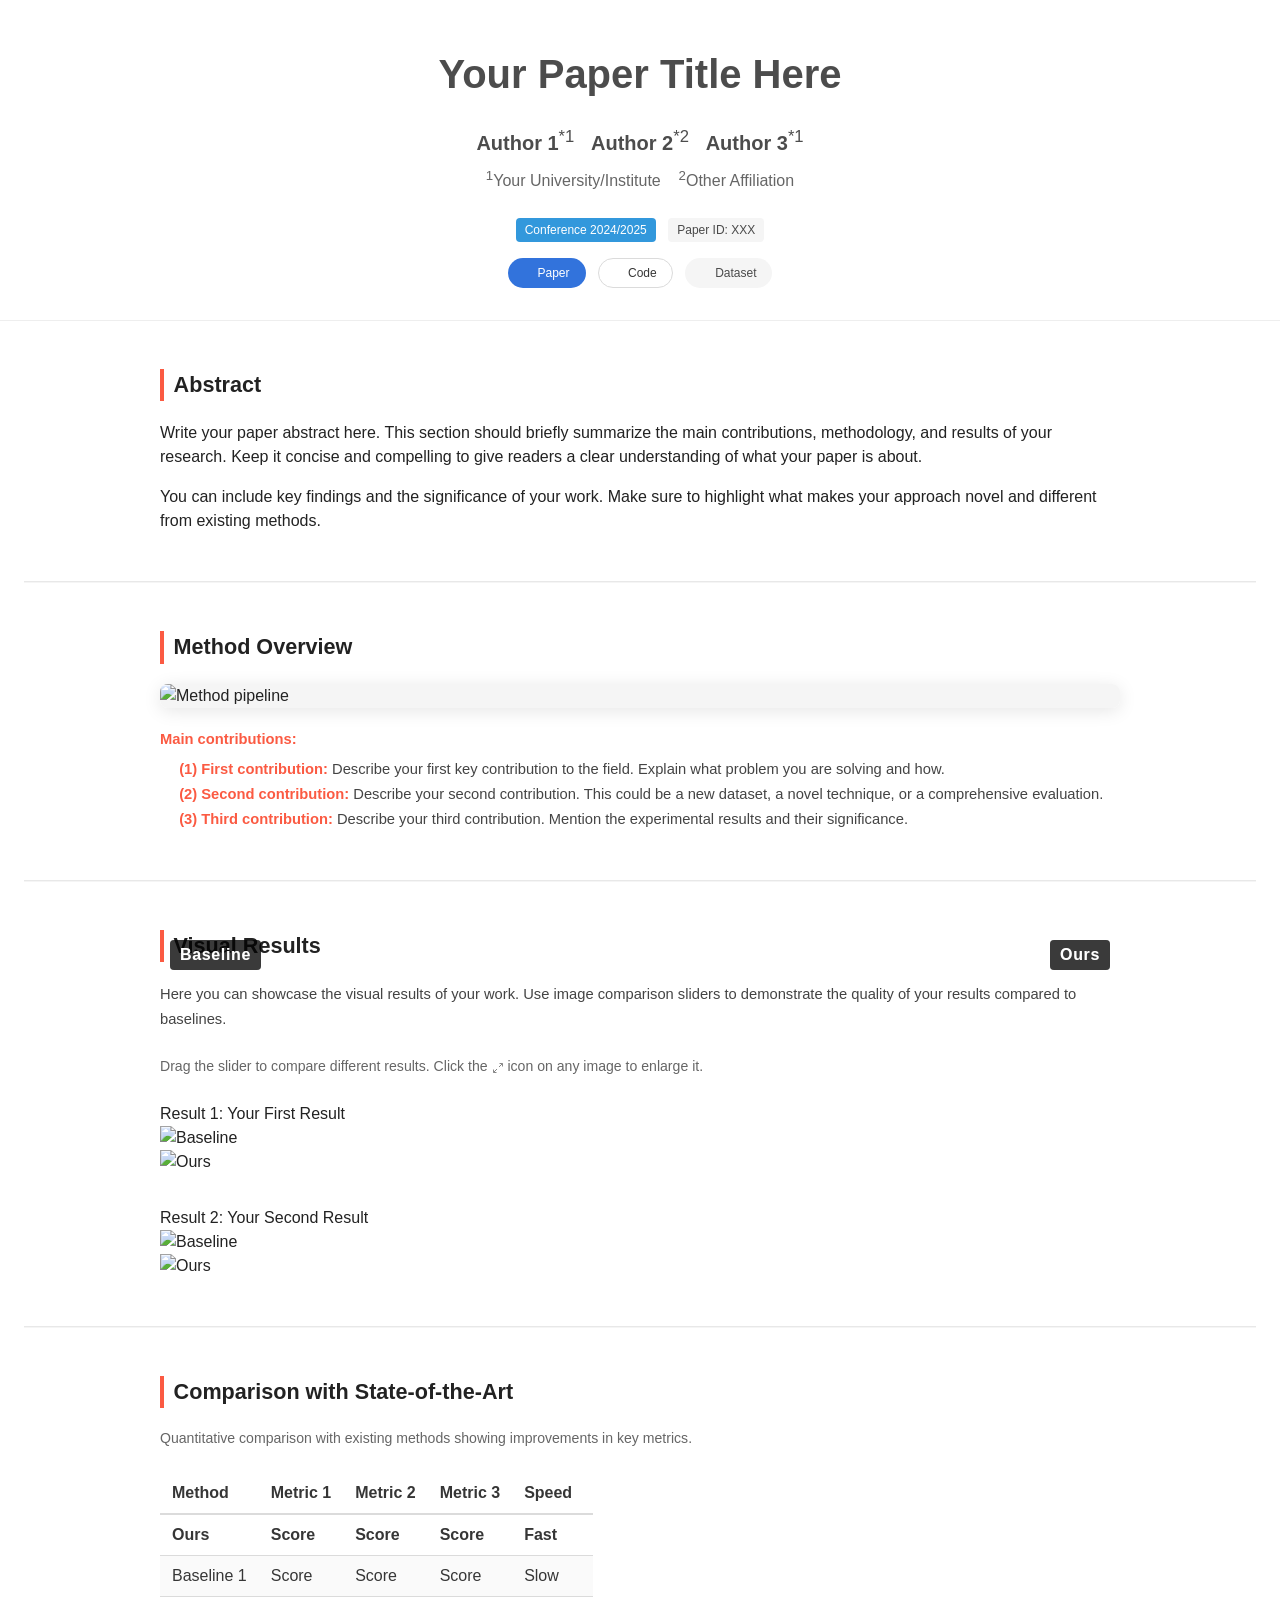
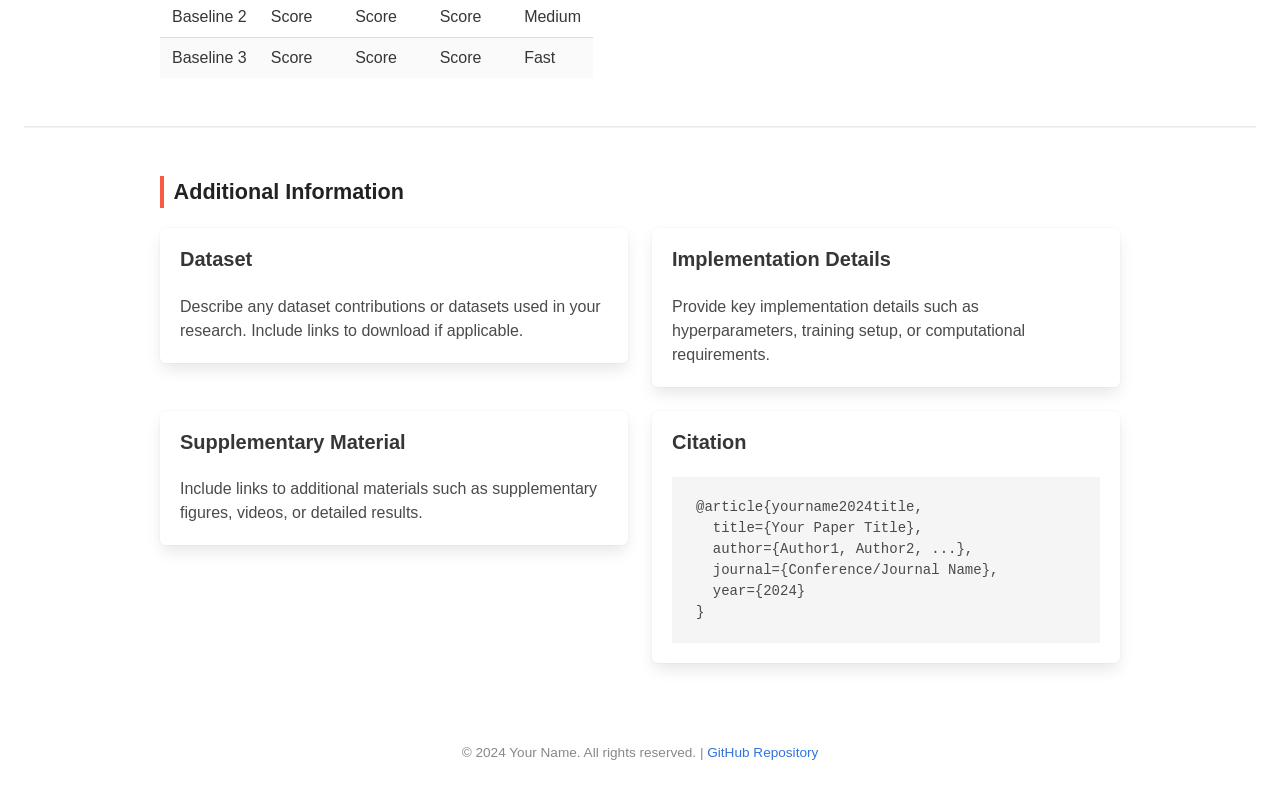
==== projects/HDRFace/index.html @ 96ac9059 "Add files via upload" ====
<!DOCTYPE html>
<html>

<head>
  <meta charset="utf-8">
  <meta name="viewport" content="width=device-width, initial-scale=1">
  <title>Paper Title - Your Name</title>

  <link rel="stylesheet" href="css/bulma.min.css">
  <link rel="stylesheet" href="css/fontawesome.all.min.css">
  <link rel="stylesheet" href="https://cdn.jsdelivr.net/npm/img-comparison-slider@8/dist/styles.css">
  <link rel="stylesheet" href="css/paper.css">
</head>

<body>

  <!-- Lightbox overlay (shared) -->
  <div id="lightbox" onclick="closeLightbox()">
    <button id="lightboxClose" onclick="closeLightbox()">✕</button>
    <img id="lightboxImg" src="" alt="Enlarged view">
  </div>

  <!-- ══════════════ TITLE ══════════════ -->
  <section class="hero is-light">
    <div class="hero-body">
      <div class="container is-max-desktop">
        <div class="columns is-centered">
          <div class="column has-text-centered">
            <h1 class="title is-2 publication-title">
              Your Paper Title Here
            </h1>
            <div class="is-size-5 publication-authors" style="margin-top:1rem">
              <span class="author-block">
                <strong>Author 1</strong><sup>*1</sup> &nbsp;
                <strong>Author 2</strong><sup>*2</sup> &nbsp;
                <strong>Author 3</strong><sup>*1</sup>
              </span>
            </div>
            <div class="is-size-6 publication-affiliations" style="margin-top:0.5rem; color:#666;">
              <span><sup>1</sup>Your University/Institute</span> &nbsp;&nbsp;
              <span><sup>2</sup>Other Affiliation</span>
            </div>
            <div style="margin-top:1.5rem">
              <span class="tag is-info">Conference 2024/2025</span>
              <span class="tag is-light" style="margin-left:0.5rem">Paper ID: XXX</span>
            </div>
            <div class="paper-links" style="margin-top:1rem">
              <a href="#" class="button is-rounded is-link is-small">
                <span class="icon"><i class="fas fa-file-pdf"></i></span>
                <span>Paper</span>
              </a>
              <a href="#" class="button is-rounded is-small" style="margin-left:0.5rem">
                <span class="icon"><i class="fab fa-github"></i></span>
                <span>Code</span>
              </a>
              <a href="#" class="button is-rounded is-light is-small" style="margin-left:0.5rem">
                <span class="icon"><i class="fas fa-database"></i></span>
                <span>Dataset</span>
              </a>
            </div>
          </div>
        </div>
      </div>
    </div>
  </section>

  <!-- ══════════════ §1 · ABSTRACT ══════════════ -->
  <section class="section">
    <div class="container is-max-desktop">
      <p class="section-label">Abstract</p>
      
      <div class="content">
        <p>
          Write your paper abstract here. This section should briefly summarize the main contributions, 
          methodology, and results of your research. Keep it concise and compelling to give readers 
          a clear understanding of what your paper is about.
        </p>
        <p>
          You can include key findings and the significance of your work. Make sure to highlight 
          what makes your approach novel and different from existing methods.
        </p>
      </div>
    </div>
  </section>

  <hr class="section-divider">

  <!-- ══════════════ §2 · METHOD OVERVIEW ══════════════ -->
  <section class="section">
    <div class="container is-max-desktop">
      <p class="section-label">Method Overview</p>

      <div class="overview-img-wrap">
        <img src="images/placeholder-method.png" alt="Method pipeline" style="background:#f5f5f5;">
      </div>

      <p class="overview-caption" style="margin-bottom:5px;">
        <strong>Main contributions:</strong>
      </p>
      <p class="overview-caption" style="padding-left:3em; text-indent:-1.7em;">
        <strong>(1) First contribution:</strong> Describe your first key contribution to the field. 
        Explain what problem you are solving and how.
      </p>

      <p class="overview-caption" style="padding-left:3em; text-indent:-1.7em;">
        <strong>(2) Second contribution:</strong> Describe your second contribution. 
        This could be a new dataset, a novel technique, or a comprehensive evaluation.
      </p>

      <p class="overview-caption" style="padding-left:3em; text-indent:-1.7em;">
        <strong>(3) Third contribution:</strong> Describe your third contribution. 
        Mention the experimental results and their significance.
      </p>
    </div>
  </section>

  <hr class="section-divider">

  <!-- ══════════════ §3 · VISUAL RESULTS ══════════════ -->
  <section class="section">
    <div class="container is-max-desktop">
      <p class="section-label">Visual Results</p>
      <p class="overview-caption" style="margin-bottom:1.5rem;">
        Here you can showcase the visual results of your work. Use image comparison sliders to 
        demonstrate the quality of your results compared to baselines.
      </p>

      <p style="color:#666;font-size:.88rem;margin-bottom:1.5rem;">
        Drag the slider to compare different results. Click the 
        <svg style="width:12px;height:12px;vertical-align:middle;stroke:#888;fill:none;stroke-width:2;"
          viewBox="0 0 24 24">
          <path d="M15 3h6v6M9 21H3v-6M21 3l-7 7M3 21l7-7" />
        </svg>
        icon on any image to enlarge it.
      </p>

      <!-- Example Result Card -->
      <div class="result-card" style="margin-bottom:2rem;">
        <div class="result-header">Result 1: Your First Result</div>
        <div class="comparison-slider-wrap">
          <span class="sol sol-left">Baseline</span>
          <span class="sol sol-right">Ours</span>
          <img-comparison-slider>
            <figure slot="first" style="margin:0;">
              <img src="images/placeholder-result.png" alt="Baseline">
            </figure>
            <figure slot="second" style="margin:0;">
              <img src="images/placeholder-result.png" alt="Ours">
            </figure>
          </img-comparison-slider>
        </div>
      </div>

      <!-- You can add more result cards here -->
      <div class="result-card">
        <div class="result-header">Result 2: Your Second Result</div>
        <div class="comparison-slider-wrap">
          <span class="sol sol-left">Baseline</span>
          <span class="sol sol-right">Ours</span>
          <img-comparison-slider>
            <figure slot="first" style="margin:0;">
              <img src="images/placeholder-result.png" alt="Baseline">
            </figure>
            <figure slot="second" style="margin:0;">
              <img src="images/placeholder-result.png" alt="Ours">
            </figure>
          </img-comparison-slider>
        </div>
      </div>

    </div>
  </section>

  <hr class="section-divider">

  <!-- ══════════════ §4 · COMPARISON WITH SOTA ══════════════ -->
  <section class="section">
    <div class="container is-max-desktop">
      <p class="section-label">Comparison with State-of-the-Art</p>
      <p style="color:#666;font-size:.88rem;margin-bottom:1.5rem;">
        Quantitative comparison with existing methods showing improvements in key metrics.
      </p>

      <div class="table-wrapper">
        <table class="table is-striped is-hoverable">
          <thead>
            <tr>
              <th>Method</th>
              <th>Metric 1</th>
              <th>Metric 2</th>
              <th>Metric 3</th>
              <th>Speed</th>
            </tr>
          </thead>
          <tbody>
            <tr>
              <td><strong>Ours</strong></td>
              <td><strong>Score</strong></td>
              <td><strong>Score</strong></td>
              <td><strong>Score</strong></td>
              <td><strong>Fast</strong></td>
            </tr>
            <tr>
              <td>Baseline 1</td>
              <td>Score</td>
              <td>Score</td>
              <td>Score</td>
              <td>Slow</td>
            </tr>
            <tr>
              <td>Baseline 2</td>
              <td>Score</td>
              <td>Score</td>
              <td>Score</td>
              <td>Medium</td>
            </tr>
            <tr>
              <td>Baseline 3</td>
              <td>Score</td>
              <td>Score</td>
              <td>Score</td>
              <td>Fast</td>
            </tr>
          </tbody>
        </table>
      </div>
    </div>
  </section>

  <hr class="section-divider">

  <!-- ══════════════ §5 · ADDITIONAL INFORMATION ══════════════ -->
  <section class="section">
    <div class="container is-max-desktop">
      <p class="section-label">Additional Information</p>

      <div class="columns is-multiline">
        <div class="column is-half">
          <div class="box">
            <h3 class="title is-5">Dataset</h3>
            <p class="content">
              Describe any dataset contributions or datasets used in your research. 
              Include links to download if applicable.
            </p>
          </div>
        </div>

        <div class="column is-half">
          <div class="box">
            <h3 class="title is-5">Implementation Details</h3>
            <p class="content">
              Provide key implementation details such as hyperparameters, training setup, 
              or computational requirements.
            </p>
          </div>
        </div>

        <div class="column is-half">
          <div class="box">
            <h3 class="title is-5">Supplementary Material</h3>
            <p class="content">
              Include links to additional materials such as supplementary figures, 
              videos, or detailed results.
            </p>
          </div>
        </div>

        <div class="column is-half">
          <div class="box">
            <h3 class="title is-5">Citation</h3>
            <p class="content">
              <pre>@article{yourname2024title,
  title={Your Paper Title},
  author={Author1, Author2, ...},
  journal={Conference/Journal Name},
  year={2024}
}</pre>
            </p>
          </div>
        </div>
      </div>
    </div>
  </section>

  <!-- ══════════════ FOOTER ══════════════ -->
  <footer class="footer">
    <div class="content has-text-centered">
      <p>
        &copy; 2024 Your Name. All rights reserved. | 
        <a href="https://github.com/zirui0625/zirui0625.github.io">GitHub Repository</a>
      </p>
    </div>
  </footer>

  <script src="https://cdn.jsdelivr.net/npm/img-comparison-slider@8/dist/index.js"></script>
  <script src="js/paper.js"></script>
</body>

</html>
---- projects/HDRFace/css/paper.css ----
/* ══════════════════════════════════════════
   Global
══════════════════════════════════════════ */
body {
  font-family: 'Noto Sans', sans-serif;
  background: #ffffff;
  color: #222;
  min-width: 1000px;
}

.section { padding: 3rem 1.5rem; }

.hero.is-light {
  background: #fff;
  border-bottom: 1px solid #eee;
}

.publication-title { line-height: 1.3; }

.section-label {
  font-size: 1.35rem;
  font-weight: 700;
  margin-bottom: 1.25rem;
  padding-left: 0.6rem;
  border-left: 4px solid #fb5a42;
  color: #222;
}

.section-divider {
  border: none;
  border-top: 1px solid #e8e8e8;
  margin: 0 1.5rem;
}

.footer {
  background: #fff;
  padding: 2rem 1.5rem;
  font-size: .85rem;
  color: #888;
  text-align: center;
}

/* Shared overlay labels */
.sol {
  position: absolute;
  top: 10px;
  z-index: 10;
  padding: 3px 10px;
  background: rgba(0, 0, 0, .52);
  color: #fff;
  font-size: 1rem;
  font-weight: 700;
  border-radius: 4px;
  letter-spacing: .04em;
  pointer-events: none;
  white-space: nowrap;
}

.sol-left { left: 10px; }
.sol-right { right: 10px; }

/* img-comparison-slider resets */
img-comparison-slider {
  --divider-width: 3px;
  --divider-color: #fb5a42;
  --handle-opacity: 0.92;
  display: block;
  width: 100%;
}

img-comparison-slider img {
  width: 100%;
  display: block;
}

/* ══════════════════════════════════════════
   Lightbox (shared)
══════════════════════════════════════════ */
#lightbox {
  display: none;
  position: fixed;
  inset: 0;
  z-index: 2000;
  background: rgba(0, 0, 0, .88);
  align-items: center;
  justify-content: center;
  cursor: zoom-out;
}

#lightbox.open { display: flex; }

#lightboxImg {
  max-width: 88vw;
  max-height: 88vh;
  border-radius: 8px;
  box-shadow: 0 8px 40px rgba(0, 0, 0, .5);
  pointer-events: none;
}

#lightboxClose {
  position: fixed;
  top: 18px;
  right: 22px;
  background: rgba(255, 255, 255, .15);
  border: none;
  color: #fff;
  font-size: 1.5rem;
  line-height: 1;
  padding: 4px 10px;
  border-radius: 6px;
  cursor: pointer;
  transition: background .15s;
}

#lightboxClose:hover { background: rgba(255, 255, 255, .28); }

/* Zoom button that appears on hover over a thumbnail */
.thumb-zoom-btn {
  position: absolute;
  top: 5px;
  right: 5px;
  z-index: 6;
  width: 24px;
  height: 24px;
  border-radius: 50%;
  background: rgba(0, 0, 0, .5);
  border: none;
  cursor: pointer;
  display: flex;
  align-items: center;
  justify-content: center;
  opacity: 0;
  transition: opacity .18s;
  padding: 0;
}

.thumb-zoom-btn svg {
  width: 13px;
  height: 13px;
  stroke: #fff;
  fill: none;
  stroke-width: 2;
}

/* Show on parent hover */
.group-thumb:hover .thumb-zoom-btn,
.sota-pair-thumb:hover .thumb-zoom-btn,
.results-col-item:hover .thumb-zoom-btn {
  opacity: 1;
}

/* ══════════════════════════════════════════
   §1  Method Overview
══════════════════════════════════════════ */
.overview-img-wrap {
  width: 100%;
  border-radius: 8px;
  overflow: hidden;
  box-shadow: 0 3px 18px rgba(0, 0, 0, .1);
  margin-bottom: 1.2rem;
}

.overview-img-wrap img {
  width: 100%;
  display: block;
}

.overview-caption {
  font-size: .92rem;
  color: #444;
  line-height: 1.7;
}

.overview-caption strong { color: #fb5a42; }

/* ══════════════════════════════════════════
   §2 & SOTA Shared carousel / compare-group
══════════════════════════════════════════ */
.carousel-2k {
  position: relative;
  user-select: none;
}

.carousel-track-wrap {
  overflow: hidden;
  border-radius: 10px;
}

.carousel-track {
  display: flex;
  transition: transform .45s cubic-bezier(.4, 0, .2, 1);
}

.carousel-slide {
  min-width: 100%;
  display: grid;
  grid-template-columns: 1fr 1fr;
  gap: 16px;
  box-sizing: border-box;
}

.compare-group {
  display: flex;
  flex-direction: column;
  gap: 8px;
  background: #fff;
  border-radius: 8px;
  padding: 10px;
  box-shadow: 0 2px 12px rgba(0, 0, 0, .08);
}

.group-thumbs {
  display: grid;
  grid-template-columns: 1fr 1fr;
  gap: 8px;
}

.group-thumb {
  position: relative;
  border-radius: 5px;
  overflow: hidden;
  aspect-ratio: 1/1;
  border: 2px solid #e8e8e8;
}

.group-thumb img {
  width: 100%;
  height: 100%;
  object-fit: cover;
  display: block;
}

.group-thumb-label {
  position: absolute;
  bottom: 0;
  left: 0;
  right: 0;
  background: rgba(0, 0, 0, .5);
  color: #fff;
  font-size: .68rem;
  font-weight: 700;
  text-align: center;
  padding: 3px 0;
  letter-spacing: .05em;
}

.group-main-slider {
  position: relative;
  border-radius: 6px;
  overflow: hidden;
  aspect-ratio: 1/1;
}

.group-main-slider img-comparison-slider {
  width: 100%;
  height: 100%;
}

.group-main-slider img-comparison-slider img {
  width: 100%;
  height: 100%;
  object-fit: cover;
}

.carousel-btn {
  position: absolute;
  top: 50%;
  transform: translateY(-50%);
  width: 44px;
  height: 44px;
  border-radius: 50%;
  background: rgba(255, 255, 255, .92);
  border: none;
  box-shadow: 0 2px 10px rgba(0, 0, 0, .18);
  cursor: pointer;
  display: flex;
  align-items: center;
  justify-content: center;
  z-index: 20;
  transition: background .18s, box-shadow .18s;
}

.carousel-btn:hover {
  background: #fff;
  box-shadow: 0 4px 16px rgba(0, 0, 0, .22);
}

.carousel-btn:disabled {
  opacity: .3;
  cursor: default;
}

.carousel-btn svg {
  width: 20px;
  height: 20px;
  stroke: #333;
  stroke-width: 2.5;
  fill: none;
}

.carousel-btn.prev { left: -22px; }
.carousel-btn.next { right: -22px; }

.carousel-dots {
  display: flex;
  justify-content: center;
  gap: 8px;
  margin-top: 14px;
}

.carousel-dot {
  width: 8px;
  height: 8px;
  border-radius: 50%;
  background: #ccc;
  border: none;
  cursor: pointer;
  padding: 0;
  transition: background .2s, transform .2s;
}

.carousel-dot.active {
  background: #fb5a42;
  transform: scale(1.3);
}

/* ══════════════════════════════════════════
   §3  SOTA Comparison
══════════════════════════════════════════ */
.sota-pair-row {
  display: flex;
  gap: 10px;
  overflow-x: auto;
  padding-bottom: 10px;
  margin-bottom: 18px;
  scrollbar-width: thin;
  scrollbar-color: #ddd transparent;
}

.sota-pair-row::-webkit-scrollbar { height: 4px; }

.sota-pair-row::-webkit-scrollbar-thumb {
  background: #ddd;
  border-radius: 2px;
}

.sota-pair-item {
  flex: 0 0 auto;
  cursor: pointer;
  border-radius: 7px;
  border: 2.5px solid #e0e0e0;
  padding: 5px;
  background: #fff;
  box-shadow: 0 1px 5px rgba(0, 0, 0, .06);
  transition: border-color .2s, opacity .2s, box-shadow .18s;
  opacity: 0.42;
}

.sota-pair-item:hover {
  opacity: 0.72;
  box-shadow: 0 2px 10px rgba(0, 0, 0, .12);
}

.sota-pair-item.active {
  border-color: #fb5a42;
  opacity: 1;
  box-shadow: 0 2px 10px rgba(251, 90, 66, .2);
}

.sota-pair-imgs {
  display: grid;
  grid-template-columns: 1fr 1fr;
  gap: 4px;
}

.sota-pair-thumb { position: relative; }

.sota-pair-thumb img {
  width: 130px;
  height: 130px;
  object-fit: cover;
  display: block;
  border-radius: 4px;
}

.sota-pair-thumb-label {
  position: absolute;
  bottom: 0;
  left: 0;
  right: 0;
  background: rgba(0, 0, 0, .52);
  color: #fff;
  font-size: .6rem;
  font-weight: 700;
  text-align: center;
  padding: 2px 0;
  border-radius: 0 0 4px 4px;
  letter-spacing: .05em;
}

.sota-pair-name {
  text-align: center;
  font-size: .7rem;
  font-weight: 600;
  color: #666;
  margin-top: 4px;
}

.sota-body {
  display: flex;
  gap: 14px;
  align-items: stretch;
}

.sota-slider-wrap {
  flex: 1;
  position: relative;
  border-radius: 8px;
  overflow: hidden;
  box-shadow: 0 3px 16px rgba(0, 0, 0, .1);
}

.sota-slider-wrap img-comparison-slider {
  width: 100%;
  height: 100%;
}

.sota-slider-wrap img-comparison-slider img {
  width: 100%;
  height: 100%;
  object-fit: cover;
  display: block;
}

.sota-method-grid {
  flex: 0 0 312px;
  display: grid;
  grid-template-columns: 1fr 1fr;
  gap: 8px;
  align-content: start;
}

.sota-method-item {
  cursor: pointer;
  border-radius: 6px;
  overflow: hidden;
  border: 2.5px solid transparent;
  background: #fff;
  box-shadow: 0 1px 6px rgba(0, 0, 0, .08);
  transition: border-color .18s, transform .14s, box-shadow .14s;
  position: relative;
}

.sota-method-item:hover {
  transform: scale(1.04);
  box-shadow: 0 3px 12px rgba(0, 0, 0, .14);
}

.sota-method-item.active {
  border-color: #fb5a42;
  box-shadow: 0 2px 10px rgba(251, 90, 66, .3);
}

.sota-method-item img {
  width: 100%;
  aspect-ratio: 1/1;
  object-fit: cover;
  display: block;
}

.sota-method-label {
  position: absolute;
  bottom: 0;
  left: 0;
  right: 0;
  background: rgba(0, 0, 0, .55);
  color: #fff;
  font-size: .66rem;
  font-weight: 700;
  text-align: center;
  padding: 3px 0;
  letter-spacing: .04em;
}

/* ══════════════════════════════════════════
   §4  More Visual Results — Cartesian selector
══════════════════════════════════════════ */
.results-body {
  display: flex;
  gap: 10px;
  align-items: stretch;
}

/* ── Selector columns (Source / Ref) ── */
.results-col {
  flex: 0 0 auto;
  display: flex;
  flex-direction: column;
  gap: 6px;
}

.results-col-header {
  text-align: center;
  font-size: .72rem;
  font-weight: 700;
  color: #888;
  letter-spacing: .07em;
  padding-bottom: 3px;
  border-bottom: 2px solid #eee;
  margin-bottom: 2px;
}

.results-col-item {
  position: relative;
  width: 150px;
  height: 150px;
  border-radius: 6px;
  overflow: hidden;
  border: 2.5px solid #e0e0e0;
  cursor: pointer;
  box-shadow: 0 1px 5px rgba(0, 0, 0, .07);
  transition: border-color .18s, box-shadow .16s, opacity .16s;
  opacity: .65;
}

.results-col-item img {
  width: 100%;
  height: 100%;
  object-fit: cover;
  display: block;
}

.results-col-item:hover {
  opacity: .85;
  box-shadow: 0 2px 10px rgba(0, 0, 0, .13);
}

.results-col-item.active {
  border-color: #fb5a42;
  box-shadow: 0 2px 10px rgba(251, 90, 66, .32);
  opacity: 1;
}

/* active-indicator dot */
.results-col-item.active::after {
  content: '';
  position: absolute;
  bottom: 5px;
  right: 5px;
  width: 8px;
  height: 8px;
  border-radius: 50%;
  background: #fb5a42;
  box-shadow: 0 0 0 2px #fff;
}

#resultsRefCol .results-col-item.active {
  border-color: #3273dc;
  box-shadow: 0 2px 10px rgba(50, 115, 220, .32);
}

#resultsRefCol .results-col-item.active::after {
  background: #3273dc;
}

/* ── Right slider ── */
.results-slider-wrap {
  flex: 1;
  position: relative;
  border-radius: 8px;
  overflow: hidden;
  box-shadow: 0 3px 16px rgba(0, 0, 0, .1);
  aspect-ratio: 1/1;
}

.results-slider-wrap img-comparison-slider {
  width: 100%;
  height: 100%;
}

.results-slider-wrap img-comparison-slider img {
  width: 100%;
  height: 100%;
  object-fit: cover;
  display: block;
}

/* ── "No result" overlay for missing combos ── */
.results-no-result {
  display: none;
  position: absolute;
  inset: 0;
  z-index: 30;
  background: rgba(250, 250, 250, .88);
  align-items: center;
  justify-content: center;
  flex-direction: column;
  gap: 8px;
  border-radius: 8px;
}

.results-no-result.show { display: flex; }

.results-no-result span {
  font-size: .85rem;
  color: #aaa;
  font-weight: 600;
  letter-spacing: .04em;
}

/* ══════════════════════════════════════════
   §5  MF2K Dataset Grid + Magnifier
══════════════════════════════════════════ */
.dataset-hero-wrap {
  width: 100%;
  border-radius: 8px;
  overflow: hidden;
  box-shadow: 0 3px 16px rgba(0, 0, 0, .1);
  margin-bottom: 1.25rem;
}

.dataset-hero-wrap img {
  width: 100%;
  display: block;
}

.dataset-grid {
  display: grid;
  grid-template-columns: repeat(auto-fill, minmax(220px, 1fr));
  gap: 1rem;
}

.magnifier-wrap {
  position: relative;
  overflow: visible;
  border-radius: 6px;
  cursor: crosshair;
  box-shadow: 0 2px 10px rgba(0, 0, 0, .1);
  aspect-ratio: 1/1;
}

.magnifier-img-clip {
  border-radius: 6px;
  overflow: hidden;
  width: 100%;
  height: 100%;
  position: relative;
}

.magnifier-wrap img {
  width: 100%;
  height: 100%;
  object-fit: cover;
  display: block;
  border-radius: 6px;
}

.magnifier-lens {
  display: none;
  position: absolute;
  width: 80px;
  height: 80px;
  border-radius: 50%;
  border: 2px solid #fb5a42;
  box-shadow: 0 2px 12px rgba(0, 0, 0, .35);
  pointer-events: none;
  overflow: hidden;
  transform: translate(-50%, -50%);
  z-index: 100;
}

.magnifier-wrap:hover .magnifier-lens { display: block; }

.magnifier-lens canvas {
  display: block;
  border-radius: 50%;
}
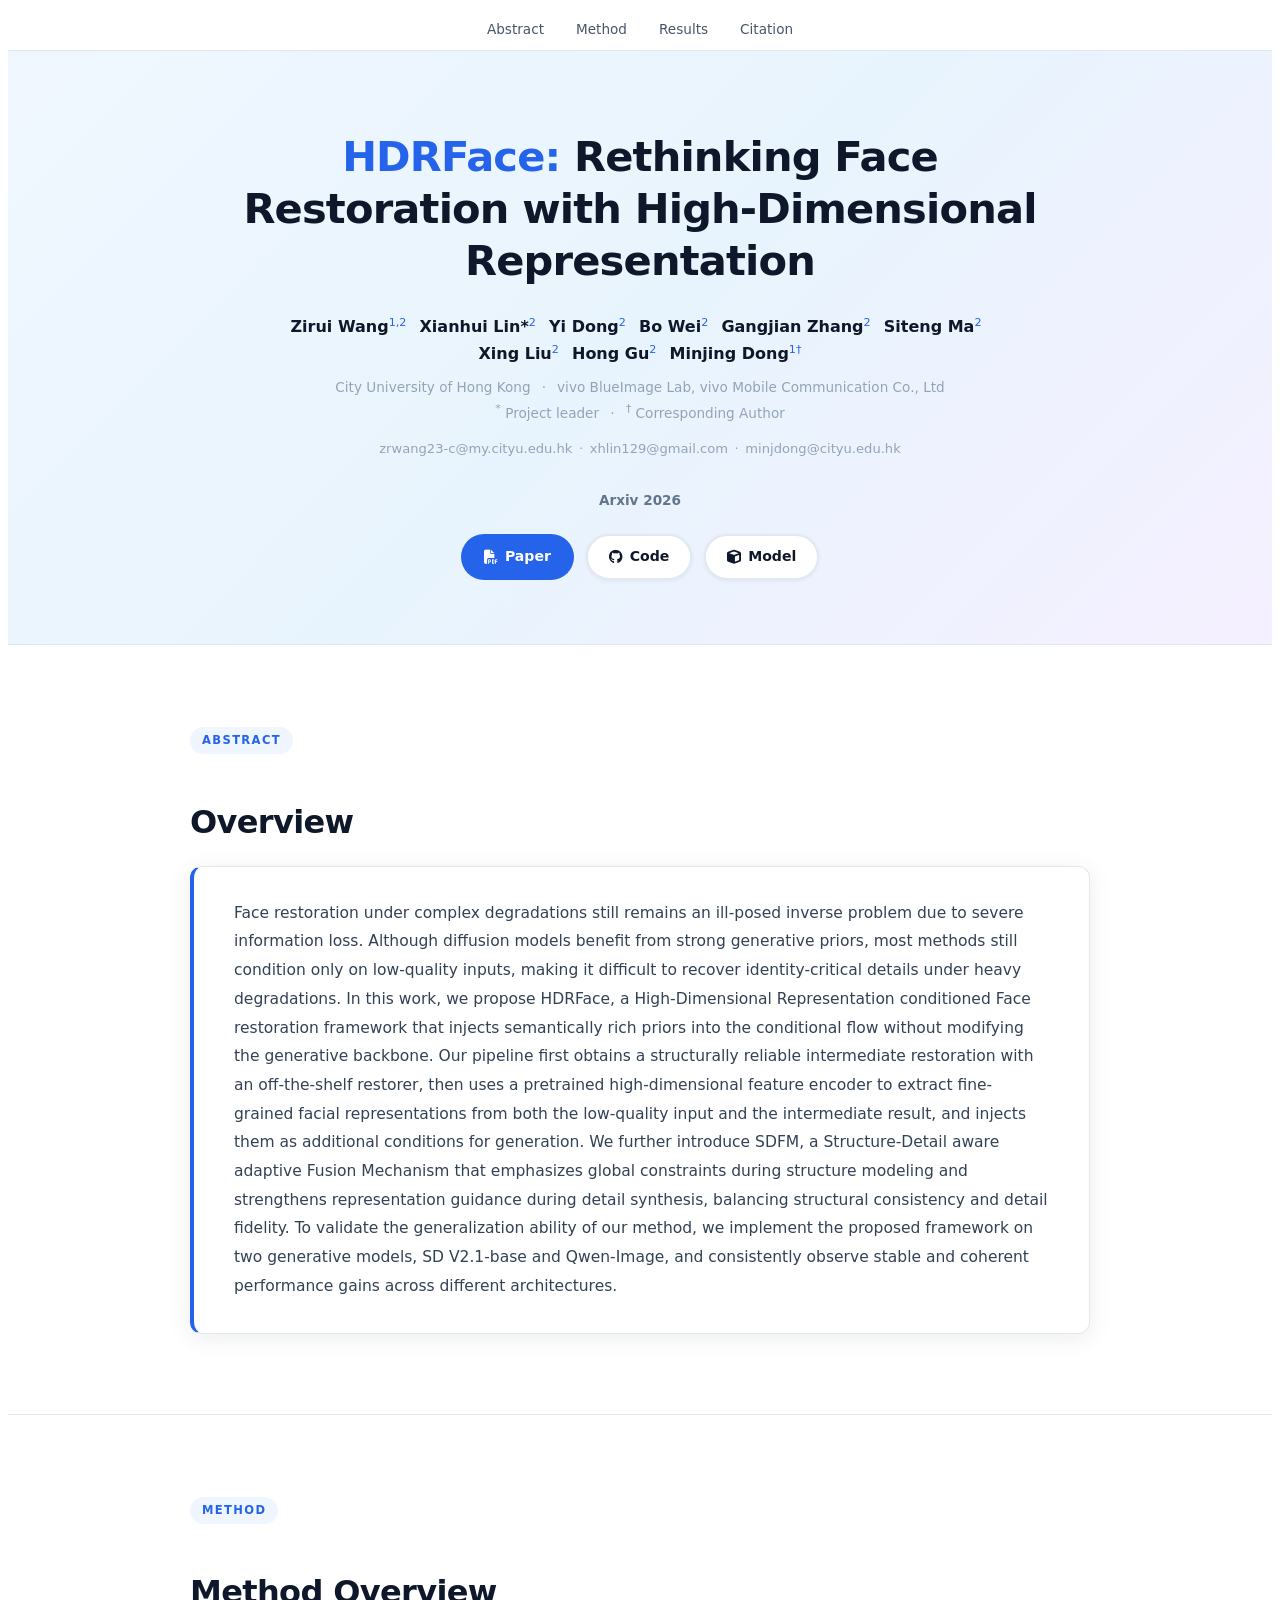
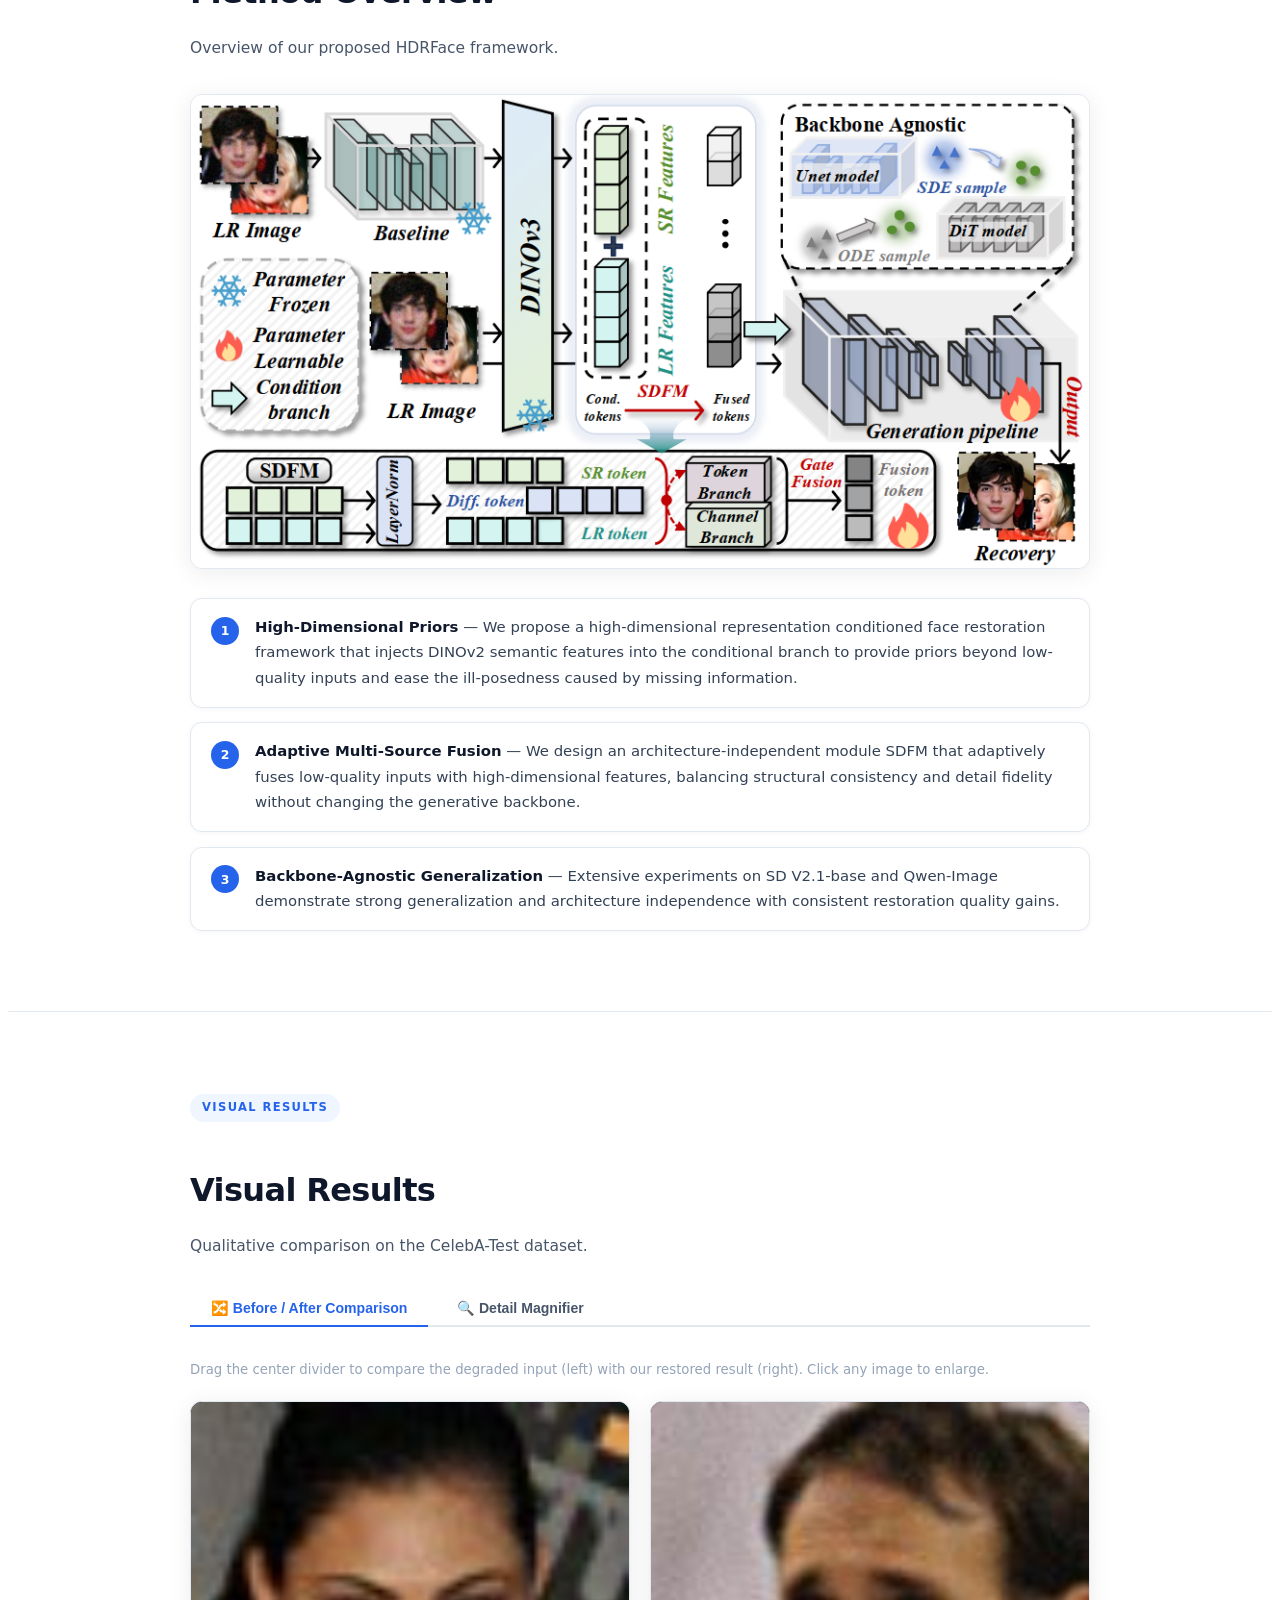
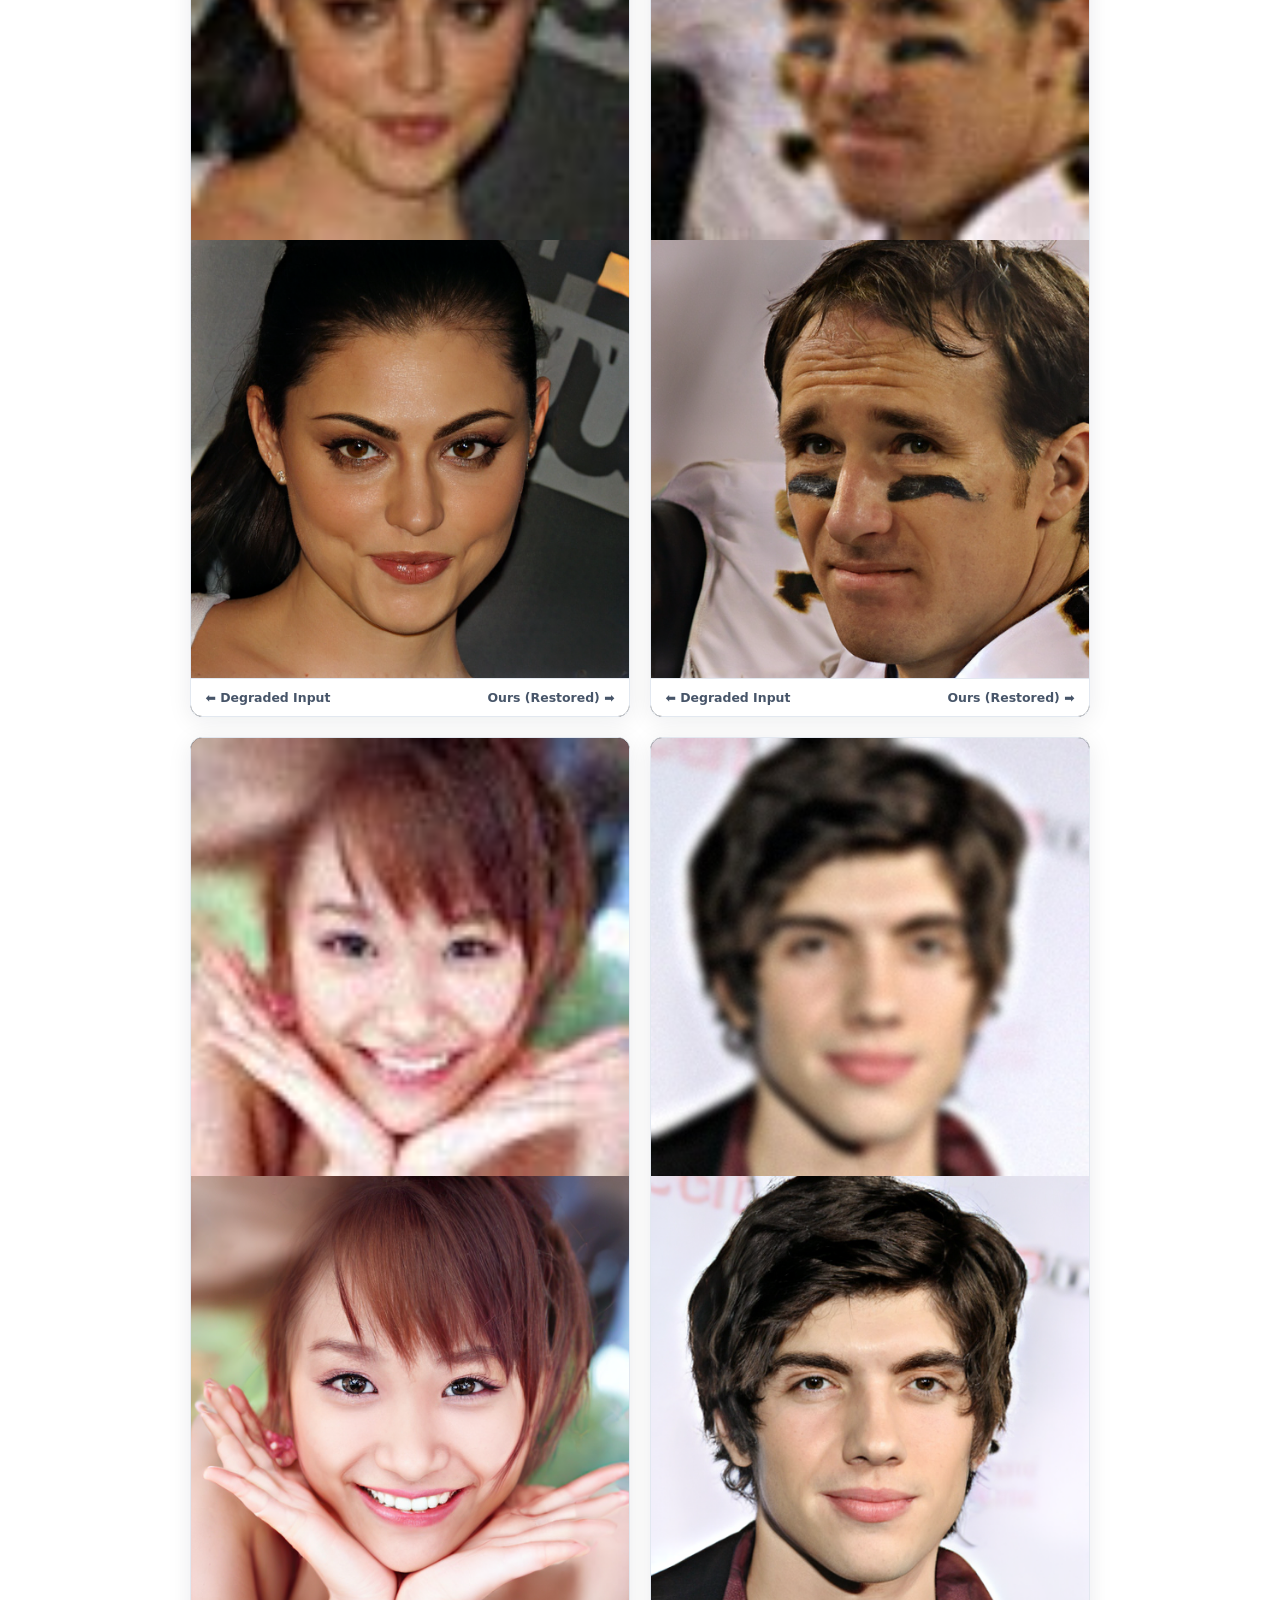
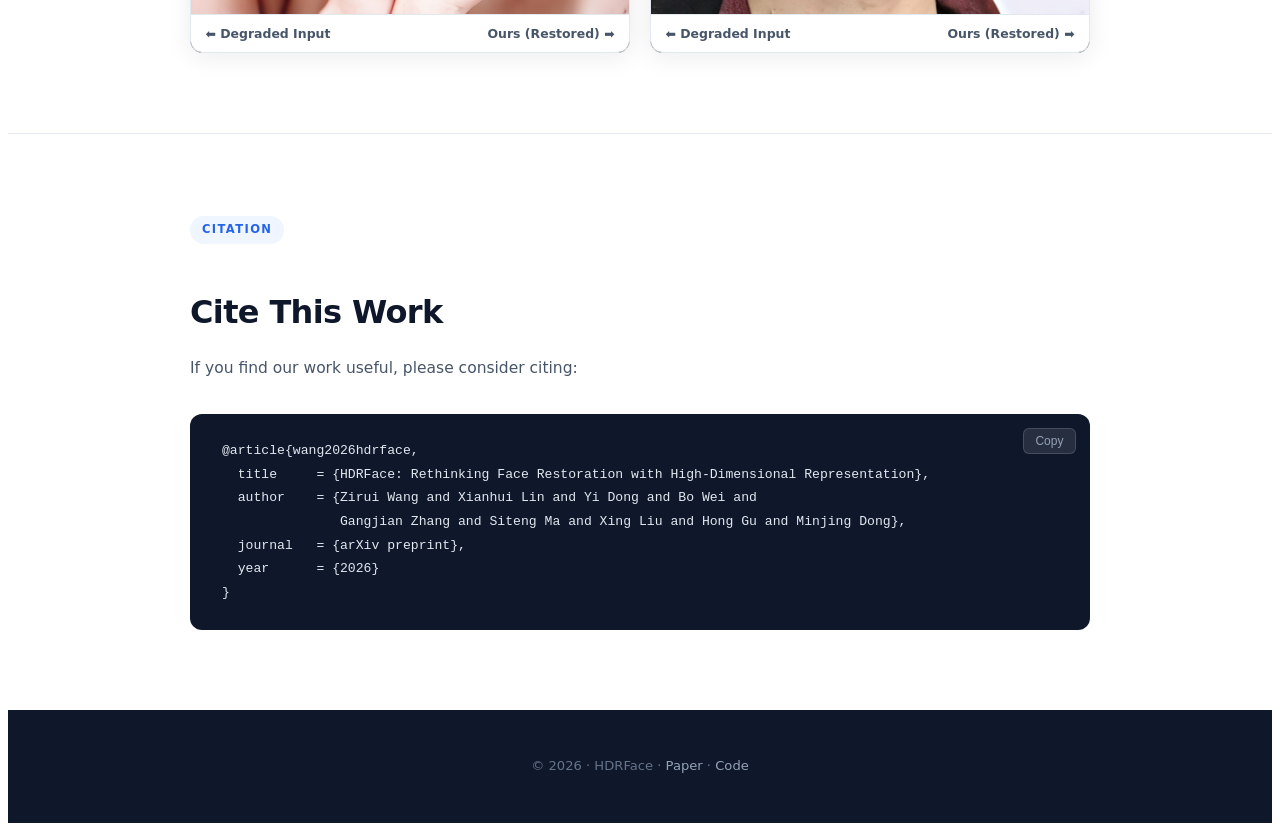
==== commit 26f4a5e8: "Add files via upload" ====
--- a/projects/HDRFace/index.html
+++ b/projects/HDRFace/index.html
@@ -1,299 +1,700 @@
 <!DOCTYPE html>
-<html>
-
+<html lang="en">
 <head>
   <meta charset="utf-8">
   <meta name="viewport" content="width=device-width, initial-scale=1">
-  <title>Paper Title - Your Name</title>
-
-  <link rel="stylesheet" href="css/bulma.min.css">
-  <link rel="stylesheet" href="css/fontawesome.all.min.css">
+  <title>HDRFace</title>
+  <link rel="stylesheet" href="https://cdn.jsdelivr.net/npm/bulma@0.9.4/css/bulma.min.css">
+  <link rel="stylesheet" href="https://cdnjs.cloudflare.com/ajax/libs/font-awesome/6.4.0/css/all.min.css">
   <link rel="stylesheet" href="https://cdn.jsdelivr.net/npm/img-comparison-slider@8/dist/styles.css">
-  <link rel="stylesheet" href="css/paper.css">
+  <style>
+    :root {
+      --accent:   #2563eb;
+      --accent2:  #0ea5e9;
+      --dark:     #0f172a;
+      --mid:      #475569;
+      --light:    #f8fafc;
+      --border:   #e2e8f0;
+      --radius:   12px;
+      --shadow:   0 4px 24px rgba(15,23,42,.08);
+    }
+    *, *::before, *::after { box-sizing: border-box; }
+    html { scroll-behavior: smooth; }
+    body {
+      font-family: 'Inter', 'Segoe UI', system-ui, sans-serif;
+      background: #fff;
+      color: var(--dark);
+      line-height: 1.7;
+    }
+
+    .top-nav {
+      position: sticky; top: 0; z-index: 100;
+      background: rgba(255,255,255,.92);
+      backdrop-filter: blur(12px);
+      border-bottom: 1px solid var(--border);
+      padding: .6rem 2rem;
+      display: flex; align-items: center; justify-content: center; gap: 2rem;
+    }
+    .top-nav a {
+      font-size: .85rem; font-weight: 500;
+      color: var(--mid); text-decoration: none;
+      transition: color .2s;
+    }
+    .top-nav a:hover { color: var(--accent); }
+
+    .hero-section {
+      background: linear-gradient(135deg, #f0f7ff 0%, #e8f4fd 50%, #f5f0ff 100%);
+      padding: 5rem 1.5rem 4rem;
+      text-align: center;
+    }
+    .paper-title {
+      font-size: clamp(1.6rem, 3.5vw, 2.6rem);
+      font-weight: 800;
+      line-height: 1.25;
+      color: var(--dark);
+      max-width: 860px;
+      margin: 0 auto 1.6rem;
+      letter-spacing: -.02em;
+    }
+    .paper-title .hl { color: var(--accent); }
+
+    .authors {
+      font-size: 1rem; color: var(--mid);
+      max-width: 720px; margin: 0 auto .5rem;
+    }
+    .authors a { color: var(--dark); font-weight: 600; text-decoration: none; }
+    .authors a:hover { color: var(--accent); }
+    .authors sup { color: var(--accent); font-size: .7em; }
+
+    .affiliations {
+      font-size: .85rem; color: #94a3b8;
+      max-width: 700px; margin: .4rem auto .3rem;
+    }
+    .emails {
+      font-size: .82rem; color: #94a3b8;
+      margin-bottom: 1.8rem;
+    }
+
+    .btn-row {
+      display: flex; flex-wrap: wrap;
+      justify-content: center; gap: .75rem;
+      margin-top: 1.4rem;
+    }
+    .btn-link {
+      display: inline-flex; align-items: center; gap: .45rem;
+      padding: .55rem 1.3rem;
+      border-radius: 999px;
+      font-size: .88rem; font-weight: 600;
+      text-decoration: none;
+      transition: all .2s;
+      border: 2px solid transparent;
+    }
+    .btn-link.primary {
+      background: var(--accent); color: #fff;
+    }
+    .btn-link.primary:hover { background: #1d4ed8; }
+    .btn-link.outline {
+      background: #fff; color: var(--dark);
+      border-color: var(--border);
+      box-shadow: 0 1px 4px rgba(0,0,0,.06);
+    }
+    .btn-link.outline:hover { border-color: var(--accent); color: var(--accent); }
+
+    .page-section { padding: 5rem 1.5rem; }
+    .page-section:nth-child(even) { background: var(--light); }
+
+    .section-tag {
+      display: inline-block;
+      font-size: .72rem; font-weight: 700; letter-spacing: .12em;
+      text-transform: uppercase;
+      color: var(--accent);
+      background: #eff6ff;
+      padding: .25rem .75rem;
+      border-radius: 999px;
+      margin-bottom: .9rem;
+    }
+    .section-title {
+      font-size: clamp(1.4rem, 2.5vw, 2rem);
+      font-weight: 800; letter-spacing: -.02em;
+      color: var(--dark);
+      margin-bottom: 1rem;
+    }
+    .section-desc {
+      font-size: .97rem; color: var(--mid);
+      max-width: 700px;
+      margin-bottom: 2rem;
+    }
+    .container-narrow { max-width: 900px; margin: 0 auto; }
+
+    .abstract-box {
+      background: #fff;
+      border: 1px solid var(--border);
+      border-left: 4px solid var(--accent);
+      border-radius: var(--radius);
+      padding: 2rem 2.5rem;
+      font-size: .97rem;
+      color: #334155;
+      line-height: 1.85;
+      box-shadow: var(--shadow);
+    }
+
+    .method-img-wrap {
+      border-radius: var(--radius);
+      overflow: hidden;
+      box-shadow: var(--shadow);
+      border: 1px solid var(--border);
+      margin-bottom: 1.8rem;
+      background: #f1f5f9;
+      min-height: 220px;
+      display: flex; align-items: center; justify-content: center;
+    }
+    .method-img-wrap img { width: 100%; display: block; }
+    .method-img-placeholder {
+      color: #cbd5e1; font-size: .9rem; padding: 4rem;
+      text-align: center;
+    }
+    .method-points { display: flex; flex-direction: column; gap: .9rem; }
+    .method-point {
+      display: flex; gap: 1rem; align-items: flex-start;
+      background: #fff;
+      border: 1px solid var(--border);
+      border-radius: var(--radius);
+      padding: 1rem 1.25rem;
+      box-shadow: 0 1px 6px rgba(0,0,0,.04);
+    }
+    .method-point-num {
+      flex-shrink: 0;
+      width: 28px; height: 28px;
+      border-radius: 50%;
+      background: var(--accent);
+      color: #fff;
+      font-size: .78rem; font-weight: 700;
+      display: flex; align-items: center; justify-content: center;
+      margin-top: .1rem;
+    }
+    .method-point p { margin: 0; font-size: .93rem; color: #334155; }
+    .method-point strong { color: var(--dark); }
+
+    .results-tabs {
+      display: flex; gap: .5rem;
+      margin-bottom: 2rem;
+      border-bottom: 2px solid var(--border);
+      padding-bottom: 0;
+    }
+    .results-tab {
+      padding: .55rem 1.3rem;
+      font-size: .88rem; font-weight: 600;
+      color: var(--mid);
+      cursor: pointer;
+      border-bottom: 2px solid transparent;
+      margin-bottom: -2px;
+      transition: all .2s;
+      background: none; border-top: none; border-left: none; border-right: none;
+    }
+    .results-tab.active {
+      color: var(--accent);
+      border-bottom-color: var(--accent);
+    }
+    .results-panel { display: none; }
+    .results-panel.active { display: block; }
+
+    .slider-grid {
+      display: grid;
+      grid-template-columns: repeat(auto-fill, minmax(380px, 1fr));
+      gap: 1.25rem;
+    }
+    .slider-card {
+      border-radius: var(--radius);
+      overflow: hidden;
+      box-shadow: var(--shadow);
+      border: 1px solid var(--border);
+      background: #000;
+    }
+    .slider-card-label {
+      display: flex; justify-content: space-between;
+      padding: .5rem .9rem;
+      background: #fff;
+      font-size: .78rem; font-weight: 600; color: var(--mid);
+      border-top: 1px solid var(--border);
+    }
+    img-comparison-slider {
+      --divider-width: 2px;
+      --divider-color: #fff;
+      --default-handle-color: #fff;
+      --default-handle-shadow: 0 2px 12px rgba(0,0,0,.35);
+      width: 100%;
+      display: block;
+    }
+    img-comparison-slider img { width: 100%; display: block; object-fit: cover; }
+
+    .magnifier-grid {
+      display: grid;
+      grid-template-columns: repeat(auto-fill, minmax(200px, 1fr));
+      gap: 1rem;
+    }
+    .magnifier-wrap {
+      position: relative;
+      border-radius: var(--radius);
+      overflow: hidden;
+      cursor: crosshair;
+      box-shadow: var(--shadow);
+      border: 1px solid var(--border);
+      aspect-ratio: 1;
+      background: #f1f5f9;
+    }
+    .magnifier-wrap img {
+      width: 100%; height: 100%;
+      object-fit: cover; display: block;
+      pointer-events: none; user-select: none;
+    }
+    .magnifier-lens {
+      position: absolute;
+      width: 130px; height: 130px;
+      border-radius: 50%;
+      border: 2.5px solid #fff;
+      box-shadow: 0 4px 20px rgba(0,0,0,.35);
+      pointer-events: none;
+      display: none;
+      overflow: hidden;
+      z-index: 10;
+      background-repeat: no-repeat;
+    }
+
+    .引用-box {
+      background: #0f172a;
+      color: #e2e8f0;
+      border-radius: var(--radius);
+      padding: 1.6rem 2rem;
+      font-family: 'JetBrains Mono', 'Fira Code', monospace;
+      font-size: .82rem;
+      line-height: 1.8;
+      position: relative;
+      overflow: hidden;
+      white-space: pre;
+    }
+    .引用-copy-btn {
+      position: absolute; top: .9rem; right: .9rem;
+      background: rgba(255,255,255,.1);
+      border: 1px solid rgba(255,255,255,.15);
+      color: #94a3b8;
+      border-radius: 6px;
+      padding: .3rem .7rem;
+      font-size: .75rem; cursor: pointer;
+      transition: all .2s;
+    }
+    .引用-copy-btn:hover { background: rgba(255,255,255,.18); color: #fff; }
+
+    .page-footer {
+      background: var(--dark);
+      color: #64748b;
+      text-align: center;
+      padding: 2rem 1rem;
+      font-size: .82rem;
+    }
+    .page-footer a { color: #94a3b8; text-decoration: none; }
+    .page-footer a:hover { color: #fff; }
+
+    #lightbox {
+      display: none; position: fixed; inset: 0; z-index: 9999;
+      background: rgba(0,0,0,.88);
+      align-items: center; justify-content: center;
+      cursor: zoom-out;
+    }
+    #lightbox.open { display: flex; }
+    #lightbox img {
+      max-width: 92vw; max-height: 92vh;
+      border-radius: 8px;
+      box-shadow: 0 8px 48px rgba(0,0,0,.6);
+    }
+    #lightboxClose {
+      position: fixed; top: 1.2rem; right: 1.5rem;
+      background: rgba(255,255,255,.12);
+      border: none; color: #fff;
+      width: 36px; height: 36px; border-radius: 50%;
+      font-size: 1rem; cursor: pointer;
+      display: flex; align-items: center; justify-content: center;
+    }
+
+    .section-divider {
+      border: none; border-top: 1px solid var(--border);
+      margin: 0;
+    }
+
+    @media (max-width: 640px) {
+      .slider-grid { grid-template-columns: 1fr; }
+      .magnifier-grid { grid-template-columns: repeat(2, 1fr); }
+      .abstract-box { padding: 1.25rem 1.25rem; }
+    }
+  </style>
 </head>
-
 <body>
 
-  <!-- Lightbox overlay (shared) -->
-  <div id="lightbox" onclick="closeLightbox()">
-    <button id="lightboxClose" onclick="closeLightbox()">✕</button>
-    <img id="lightboxImg" src="" alt="Enlarged view">
+<div id="lightbox" onclick="closeLightbox()">
+  <button id="lightboxClose" onclick="closeLightbox()">✕</button>
+  <img id="lightboxImg" src="" alt="">
+</div>
+
+<nav class="top-nav">
+  <a href="#abstract">Abstract</a>
+  <a href="#method">Method</a>
+  <a href="#results">Results</a>
+  <a href="#引用">Citation</a>
+</nav>
+
+<section class="hero-section" id="top">
+  <div class="container-narrow">
+
+    <h1 class="paper-title">
+      <span class="hl">HDRFace:</span> Rethinking Face Restoration with High-Dimensional Representation
+    </h1>
+
+    <p class="authors">
+      <a href="#">Zirui Wang</a><sup>1,2</sup>&ensp;
+      <a href="#">Xianhui Lin*</a><sup>2</sup>&ensp;
+      <a href="#">Yi Dong</a><sup>2</sup>&ensp;
+      <a href="#">Bo Wei</a><sup>2</sup>&ensp;
+      <a href="#">Gangjian Zhang</a><sup>2</sup>&ensp;
+      <a href="#">Siteng Ma</a><sup>2</sup>&ensp;
+      <a href="#">Xing Liu</a><sup>2</sup>&ensp;
+      <a href="#">Hong Gu</a><sup>2</sup>&ensp;
+      <a href="#">Minjing Dong</a><sup>1†</sup>
+    </p>
+
+    <p class="affiliations">
+      <span>City University of Hong Kong &ensp;·&ensp; vivo BlueImage Lab, vivo Mobile Communication Co., Ltd</span><br>
+      <span><sup>*</sup> Project leader &ensp;·&ensp; <sup>†</sup> Corresponding Author</span>
+    </p>
+
+    <p class="emails">
+      zrwang23-c@my.cityu.edu.hk&ensp;·&ensp;xhlin129@gmail.com&ensp;·&ensp;minjdong@cityu.edu.hk
+    </p>
+
+    <p style="margin:.2rem 0 0; font-size:.85rem; color:#64748b; font-weight:600;">
+      Arxiv 2026
+    </p>
+
+    <div class="btn-row">
+      <a href="#" class="btn-link primary">
+        <i class="fas fa-file-pdf"></i> Paper
+      </a>
+      <a href="#" class="btn-link outline">
+        <i class="fab fa-github"></i> Code
+      </a>
+      <a href="#" class="btn-link outline">
+        <i class="fas fa-cube"></i> Model
+      </a>
+    </div>
+
   </div>
-
-  <!-- ══════════════ TITLE ══════════════ -->
-  <section class="hero is-light">
-    <div class="hero-body">
-      <div class="container is-max-desktop">
-        <div class="columns is-centered">
-          <div class="column has-text-centered">
-            <h1 class="title is-2 publication-title">
-              Your Paper Title Here
-            </h1>
-            <div class="is-size-5 publication-authors" style="margin-top:1rem">
-              <span class="author-block">
-                <strong>Author 1</strong><sup>*1</sup> &nbsp;
-                <strong>Author 2</strong><sup>*2</sup> &nbsp;
-                <strong>Author 3</strong><sup>*1</sup>
-              </span>
-            </div>
-            <div class="is-size-6 publication-affiliations" style="margin-top:0.5rem; color:#666;">
-              <span><sup>1</sup>Your University/Institute</span> &nbsp;&nbsp;
-              <span><sup>2</sup>Other Affiliation</span>
-            </div>
-            <div style="margin-top:1.5rem">
-              <span class="tag is-info">Conference 2024/2025</span>
-              <span class="tag is-light" style="margin-left:0.5rem">Paper ID: XXX</span>
-            </div>
-            <div class="paper-links" style="margin-top:1rem">
-              <a href="#" class="button is-rounded is-link is-small">
-                <span class="icon"><i class="fas fa-file-pdf"></i></span>
-                <span>Paper</span>
-              </a>
-              <a href="#" class="button is-rounded is-small" style="margin-left:0.5rem">
-                <span class="icon"><i class="fab fa-github"></i></span>
-                <span>Code</span>
-              </a>
-              <a href="#" class="button is-rounded is-light is-small" style="margin-left:0.5rem">
-                <span class="icon"><i class="fas fa-database"></i></span>
-                <span>Dataset</span>
-              </a>
-            </div>
-          </div>
-        </div>
+</section>
+
+<hr class="section-divider">
+
+<section class="page-section" id="abstract">
+  <div class="container-narrow">
+    <span class="section-tag">Abstract</span>
+    <h2 class="section-title">Overview</h2>
+    <div class="abstract-box">
+      Face restoration under complex degradations still remains an ill-posed inverse problem due to severe information loss.
+      Although diffusion models benefit from strong generative priors, most methods still condition only on low-quality inputs,
+      making it difficult to recover identity-critical details under heavy degradations. In this work, we propose HDRFace,
+      a High-Dimensional Representation conditioned Face restoration framework that injects semantically rich priors into the conditional flow without modifying the generative backbone.
+      Our pipeline first obtains a structurally reliable intermediate restoration with an off-the-shelf restorer,
+      then uses a pretrained high-dimensional feature encoder to extract fine-grained facial representations from both the low-quality input and the intermediate result,
+      and injects them as additional conditions for generation. We further introduce SDFM,
+      a Structure-Detail aware adaptive Fusion Mechanism that emphasizes global constraints during structure modeling and strengthens representation guidance during detail synthesis,
+      balancing structural consistency and detail fidelity. To validate the generalization ability of our method,
+      we implement the proposed framework on two generative models, SD V2.1-base and Qwen-Image, and consistently observe stable and coherent performance gains across different architectures.
+    </div>
+  </div>
+</section>
+
+<hr class="section-divider">
+
+<section class="page-section" id="method">
+  <div class="container-narrow">
+    <span class="section-tag">Method</span>
+    <h2 class="section-title">Method Overview</h2>
+    <p class="section-desc">
+      Overview of our proposed HDRFace framework.
+    </p>
+
+    <div class="method-img-wrap">
+      <img src="assets/images/pipeline.png" alt="Method Pipeline"
+           onerror="this.style.display='none';this.nextElementSibling.style.display='block'">
+      <div class="method-img-placeholder" style="display:none;">
+        Pipeline figure — place at <code>assets/images/pipeline.png</code>
       </div>
     </div>
-  </section>
-
-  <!-- ══════════════ §1 · ABSTRACT ══════════════ -->
-  <section class="section">
-    <div class="container is-max-desktop">
-      <p class="section-label">Abstract</p>
-      
-      <div class="content">
+
+    <div class="method-points">
+      <div class="method-point">
+        <div class="method-point-num">1</div>
         <p>
-          Write your paper abstract here. This section should briefly summarize the main contributions, 
-          methodology, and results of your research. Keep it concise and compelling to give readers 
-          a clear understanding of what your paper is about.
+          <strong>High-Dimensional Priors</strong> —
+          We propose a high-dimensional representation conditioned face restoration framework that injects DINOv2 semantic features into the conditional branch
+          to provide priors beyond low-quality inputs and ease the ill-posedness caused by missing information.
         </p>
+      </div>
+      <div class="method-point">
+        <div class="method-point-num">2</div>
         <p>
-          You can include key findings and the significance of your work. Make sure to highlight 
-          what makes your approach novel and different from existing methods.
+          <strong>Adaptive Multi-Source Fusion</strong> —
+          We design an architecture-independent module SDFM that adaptively fuses low-quality inputs with high-dimensional features,
+          balancing structural consistency and detail fidelity without changing the generative backbone.
+        </p>
+      </div>
+      <div class="method-point">
+        <div class="method-point-num">3</div>
+        <p>
+          <strong>Backbone-Agnostic Generalization</strong> —
+          Extensive experiments on SD V2.1-base and Qwen-Image demonstrate strong generalization and architecture independence with consistent restoration quality gains.
         </p>
       </div>
     </div>
-  </section>
-
-  <hr class="section-divider">
-
-  <!-- ══════════════ §2 · METHOD OVERVIEW ══════════════ -->
-  <section class="section">
-    <div class="container is-max-desktop">
-      <p class="section-label">Method Overview</p>
-
-      <div class="overview-img-wrap">
-        <img src="images/placeholder-method.png" alt="Method pipeline" style="background:#f5f5f5;">
-      </div>
-
-      <p class="overview-caption" style="margin-bottom:5px;">
-        <strong>Main contributions:</strong>
+
+  </div>
+</section>
+
+<hr class="section-divider">
+
+<section class="page-section" id="results">
+  <div class="container-narrow">
+    <span class="section-tag">Visual Results</span>
+    <h2 class="section-title">Visual Results</h2>
+    <p class="section-desc">
+      Qualitative comparison on the CelebA-Test dataset.
+    </p>
+
+    <div class="results-tabs">
+      <button class="results-tab active" onclick="switchTab(this,'panel-slider')">
+        🔀 Before / After Comparison
+      </button>
+      <button class="results-tab" onclick="switchTab(this,'panel-magnifier')">
+        🔍 Detail Magnifier
+      </button>
+    </div>
+
+    <!-- Panel 1: Slider -->
+    <div class="results-panel active" id="panel-slider">
+      <p style="font-size:.83rem;color:#94a3b8;margin-bottom:1.2rem;">
+        Drag the center divider to compare the degraded input (left) with our restored result (right).
+        Click any image to enlarge.
       </p>
-      <p class="overview-caption" style="padding-left:3em; text-indent:-1.7em;">
-        <strong>(1) First contribution:</strong> Describe your first key contribution to the field. 
-        Explain what problem you are solving and how.
-      </p>
-
-      <p class="overview-caption" style="padding-left:3em; text-indent:-1.7em;">
-        <strong>(2) Second contribution:</strong> Describe your second contribution. 
-        This could be a new dataset, a novel technique, or a comprehensive evaluation.
-      </p>
-
-      <p class="overview-caption" style="padding-left:3em; text-indent:-1.7em;">
-        <strong>(3) Third contribution:</strong> Describe your third contribution. 
-        Mention the experimental results and their significance.
-      </p>
-    </div>
-  </section>
-
-  <hr class="section-divider">
-
-  <!-- ══════════════ §3 · VISUAL RESULTS ══════════════ -->
-  <section class="section">
-    <div class="container is-max-desktop">
-      <p class="section-label">Visual Results</p>
-      <p class="overview-caption" style="margin-bottom:1.5rem;">
-        Here you can showcase the visual results of your work. Use image comparison sliders to 
-        demonstrate the quality of your results compared to baselines.
-      </p>
-
-      <p style="color:#666;font-size:.88rem;margin-bottom:1.5rem;">
-        Drag the slider to compare different results. Click the 
-        <svg style="width:12px;height:12px;vertical-align:middle;stroke:#888;fill:none;stroke-width:2;"
-          viewBox="0 0 24 24">
-          <path d="M15 3h6v6M9 21H3v-6M21 3l-7 7M3 21l7-7" />
-        </svg>
-        icon on any image to enlarge it.
-      </p>
-
-      <!-- Example Result Card -->
-      <div class="result-card" style="margin-bottom:2rem;">
-        <div class="result-header">Result 1: Your First Result</div>
-        <div class="comparison-slider-wrap">
-          <span class="sol sol-left">Baseline</span>
-          <span class="sol sol-right">Ours</span>
+      <div class="slider-grid">
+
+        <div class="slider-card">
           <img-comparison-slider>
             <figure slot="first" style="margin:0;">
-              <img src="images/placeholder-result.png" alt="Baseline">
+              <img src="assets/images/results/blur_1.png" alt="Degraded" onclick="openLightbox(this.src)">
             </figure>
             <figure slot="second" style="margin:0;">
-              <img src="images/placeholder-result.png" alt="Ours">
+              <img src="assets/images/results/hq_1.png" alt="Restored" onclick="openLightbox(this.src)">
             </figure>
           </img-comparison-slider>
-        </div>
-      </div>
-
-      <!-- You can add more result cards here -->
-      <div class="result-card">
-        <div class="result-header">Result 2: Your Second Result</div>
-        <div class="comparison-slider-wrap">
-          <span class="sol sol-left">Baseline</span>
-          <span class="sol sol-right">Ours</span>
+          <div class="slider-card-label">
+            <span>⬅ Degraded Input</span>
+            <span>Ours (Restored) ➡</span>
+          </div>
+        </div>
+
+        <div class="slider-card">
           <img-comparison-slider>
             <figure slot="first" style="margin:0;">
-              <img src="images/placeholder-result.png" alt="Baseline">
+              <img src="assets/images/results/blur_2.png" alt="Degraded" onclick="openLightbox(this.src)">
             </figure>
             <figure slot="second" style="margin:0;">
-              <img src="images/placeholder-result.png" alt="Ours">
+              <img src="assets/images/results/hq_2.png" alt="Restored" onclick="openLightbox(this.src)">
             </figure>
           </img-comparison-slider>
-        </div>
-      </div>
-
-    </div>
-  </section>
-
-  <hr class="section-divider">
-
-  <!-- ══════════════ §4 · COMPARISON WITH SOTA ══════════════ -->
-  <section class="section">
-    <div class="container is-max-desktop">
-      <p class="section-label">Comparison with State-of-the-Art</p>
-      <p style="color:#666;font-size:.88rem;margin-bottom:1.5rem;">
-        Quantitative comparison with existing methods showing improvements in key metrics.
-      </p>
-
-      <div class="table-wrapper">
-        <table class="table is-striped is-hoverable">
-          <thead>
-            <tr>
-              <th>Method</th>
-              <th>Metric 1</th>
-              <th>Metric 2</th>
-              <th>Metric 3</th>
-              <th>Speed</th>
-            </tr>
-          </thead>
-          <tbody>
-            <tr>
-              <td><strong>Ours</strong></td>
-              <td><strong>Score</strong></td>
-              <td><strong>Score</strong></td>
-              <td><strong>Score</strong></td>
-              <td><strong>Fast</strong></td>
-            </tr>
-            <tr>
-              <td>Baseline 1</td>
-              <td>Score</td>
-              <td>Score</td>
-              <td>Score</td>
-              <td>Slow</td>
-            </tr>
-            <tr>
-              <td>Baseline 2</td>
-              <td>Score</td>
-              <td>Score</td>
-              <td>Score</td>
-              <td>Medium</td>
-            </tr>
-            <tr>
-              <td>Baseline 3</td>
-              <td>Score</td>
-              <td>Score</td>
-              <td>Score</td>
-              <td>Fast</td>
-            </tr>
-          </tbody>
-        </table>
+          <div class="slider-card-label">
+            <span>⬅ Degraded Input</span>
+            <span>Ours (Restored) ➡</span>
+          </div>
+        </div>
+
+        <div class="slider-card">
+          <img-comparison-slider>
+            <figure slot="first" style="margin:0;">
+              <img src="assets/images/results/blur_3.png" alt="Degraded" onclick="openLightbox(this.src)">
+            </figure>
+            <figure slot="second" style="margin:0;">
+              <img src="assets/images/results/hq_3.png" alt="Restored" onclick="openLightbox(this.src)">
+            </figure>
+          </img-comparison-slider>
+          <div class="slider-card-label">
+            <span>⬅ Degraded Input</span>
+            <span>Ours (Restored) ➡</span>
+          </div>
+        </div>
+
+        <div class="slider-card">
+          <img-comparison-slider>
+            <figure slot="first" style="margin:0;">
+              <img src="assets/images/results/blur_4.png" alt="Degraded" onclick="openLightbox(this.src)">
+            </figure>
+            <figure slot="second" style="margin:0;">
+              <img src="assets/images/results/hq_4.png" alt="Restored" onclick="openLightbox(this.src)">
+            </figure>
+          </img-comparison-slider>
+          <div class="slider-card-label">
+            <span>⬅ Degraded Input</span>
+            <span>Ours (Restored) ➡</span>
+          </div>
+        </div>
+
       </div>
     </div>
-  </section>
-
-  <hr class="section-divider">
-
-  <!-- ══════════════ §5 · ADDITIONAL INFORMATION ══════════════ -->
-  <section class="section">
-    <div class="container is-max-desktop">
-      <p class="section-label">Additional Information</p>
-
-      <div class="columns is-multiline">
-        <div class="column is-half">
-          <div class="box">
-            <h3 class="title is-5">Dataset</h3>
-            <p class="content">
-              Describe any dataset contributions or datasets used in your research. 
-              Include links to download if applicable.
-            </p>
-          </div>
-        </div>
-
-        <div class="column is-half">
-          <div class="box">
-            <h3 class="title is-5">Implementation Details</h3>
-            <p class="content">
-              Provide key implementation details such as hyperparameters, training setup, 
-              or computational requirements.
-            </p>
-          </div>
-        </div>
-
-        <div class="column is-half">
-          <div class="box">
-            <h3 class="title is-5">Supplementary Material</h3>
-            <p class="content">
-              Include links to additional materials such as supplementary figures, 
-              videos, or detailed results.
-            </p>
-          </div>
-        </div>
-
-        <div class="column is-half">
-          <div class="box">
-            <h3 class="title is-5">Citation</h3>
-            <p class="content">
-              <pre>@article{yourname2024title,
-  title={Your Paper Title},
-  author={Author1, Author2, ...},
-  journal={Conference/Journal Name},
-  year={2024}
-}</pre>
-            </p>
-          </div>
-        </div>
+
+    <div class="results-panel" id="panel-magnifier">
+      <p style="font-size:.83rem;color:#94a3b8;margin-bottom:1.2rem;">
+        Hover over any image to magnify the region under your cursor and inspect fine-grained details.
+      </p>
+      <div class="magnifier-grid" id="magnifierGrid">
+
+        <div class="magnifier-wrap" data-zoom="3">
+          <img src="assets/images/visual/hq_1.png" alt="Result 1">
+          <div class="magnifier-lens"></div>
+        </div>
+        <div class="magnifier-wrap" data-zoom="3">
+          <img src="assets/images/visual/hq_2.png" alt="Result 2">
+          <div class="magnifier-lens"></div>
+        </div>
+        <div class="magnifier-wrap" data-zoom="3">
+          <img src="assets/images/visual/hq_3.png" alt="Result 3">
+          <div class="magnifier-lens"></div>
+        </div>
+        <div class="magnifier-wrap" data-zoom="3">
+          <img src="assets/images/visual/hq_4.png" alt="Result 4">
+          <div class="magnifier-lens"></div>
+        </div>
+        <div class="magnifier-wrap" data-zoom="3">
+          <img src="assets/images/visual/hq_5.png" alt="Result 5">
+          <div class="magnifier-lens"></div>
+        </div>
+        <div class="magnifier-wrap" data-zoom="3">
+          <img src="assets/images/visual/hq_6.png" alt="Result 6">
+          <div class="magnifier-lens"></div>
+        </div>
+        <div class="magnifier-wrap" data-zoom="3">
+          <img src="assets/images/visual/hq_7.png" alt="Result 7">
+          <div class="magnifier-lens"></div>
+        </div>
+        <div class="magnifier-wrap" data-zoom="3">
+          <img src="assets/images/visual/hq_8.png" alt="Result 8">
+          <div class="magnifier-lens"></div>
+        </div>
+
       </div>
     </div>
-  </section>
-
-  <!-- ══════════════ FOOTER ══════════════ -->
-  <footer class="footer">
-    <div class="content has-text-centered">
-      <p>
-        &copy; 2024 Your Name. All rights reserved. | 
-        <a href="https://github.com/zirui0625/zirui0625.github.io">GitHub Repository</a>
-      </p>
-    </div>
-  </footer>
-
-  <script src="https://cdn.jsdelivr.net/npm/img-comparison-slider@8/dist/index.js"></script>
-  <script src="js/paper.js"></script>
+
+  </div>
+</section>
+
+<hr class="section-divider">
+
+<section class="page-section" id="引用">
+  <div class="container-narrow">
+    <span class="section-tag">Citation</span>
+    <h2 class="section-title">Cite This Work</h2>
+    <p class="section-desc">
+      If you find our work useful, please consider citing:
+    </p>
+    <div class="引用-box" id="引用Box"><button class="引用-copy-btn" onclick="copyCitation()">Copy</button>@article{wang2026hdrface,
+  title     = {HDRFace: Rethinking Face Restoration with High-Dimensional Representation},
+  author    = {Zirui Wang and Xianhui Lin and Yi Dong and Bo Wei and
+               Gangjian Zhang and Siteng Ma and Xing Liu and Hong Gu and Minjing Dong},
+  journal   = {arXiv preprint},
+  year      = {2026}
+}</div>
+  </div>
+</section>
+
+<footer class="page-footer">
+  <p>
+    © 2026 · HDRFace ·
+    <a href="#">Paper</a> ·
+    <a href="#">Code</a>
+  </p>
+</footer>
+
+<script src="https://cdn.jsdelivr.net/npm/img-comparison-slider@8/dist/index.js"></script>
+<script>
+/* ── Lightbox ── */
+function openLightbox(src) {
+  document.getElementById('lightboxImg').src = src;
+  document.getElementById('lightbox').classList.add('open');
+}
+function closeLightbox() {
+  document.getElementById('lightbox').classList.remove('open');
+}
+document.addEventListener('keydown', e => { if (e.key === 'Escape') closeLightbox(); });
+
+/* ── Tab switch ── */
+function switchTab(btn, panelId) {
+  document.querySelectorAll('.results-tab').forEach(t => t.classList.remove('active'));
+  document.querySelectorAll('.results-panel').forEach(p => p.classList.remove('active'));
+  btn.classList.add('active');
+  document.getElementById(panelId).classList.add('active');
+}
+
+/* ── Citation copy ── */
+function copyCitation() {
+  const box = document.getElementById('引用Box');
+  const text = box.innerText.replace('Copy', '').trim();
+  navigator.clipboard.writeText(text).then(() => {
+    const btn = box.querySelector('.引用-copy-btn');
+    btn.textContent = 'Copied!';
+    setTimeout(() => btn.textContent = 'Copy', 2000);
+  });
+}
+
+(function () {
+  const LENS_SIZE = 130;
+  const HALF = LENS_SIZE / 2;
+
+  function initMagnifier(wrap) {
+    const img  = wrap.querySelector('img');
+    const lens = wrap.querySelector('.magnifier-lens');
+    const zoom = parseFloat(wrap.dataset.zoom) || 3;
+
+    lens.style.backgroundRepeat = 'no-repeat';
+    lens.style.backgroundImage  = `url("${img.src}")`;
+
+    wrap.addEventListener('mouseenter', () => {
+      lens.style.backgroundImage = `url("${img.src}")`;
+      lens.style.display = 'block';
+    });
+
+    wrap.addEventListener('mouseleave', () => {
+      lens.style.display = 'none';
+    });
+
+    wrap.addEventListener('mousemove', e => {
+      const rect = wrap.getBoundingClientRect();
+      const mx = e.clientX - rect.left;
+      const my = e.clientY - rect.top;
+
+      let lx = mx - HALF;
+      let ly = my - HALF;
+      lx = Math.max(0, Math.min(rect.width  - LENS_SIZE, lx));
+      ly = Math.max(0, Math.min(rect.height - LENS_SIZE, ly));
+      lens.style.left = lx + 'px';
+      lens.style.top  = ly + 'px';
+
+      const bgW = rect.width  * zoom;
+      const bgH = rect.height * zoom;
+      lens.style.backgroundSize = `${bgW}px ${bgH}px`;
+
+      const bgX = -(mx * zoom - HALF);
+      const bgY = -(my * zoom - HALF);
+      lens.style.backgroundPosition = `${bgX}px ${bgY}px`;
+    });
+  }
+
+  document.querySelectorAll('.magnifier-wrap').forEach(initMagnifier);
+})();
+</script>
+
 </body>
-
 </html>
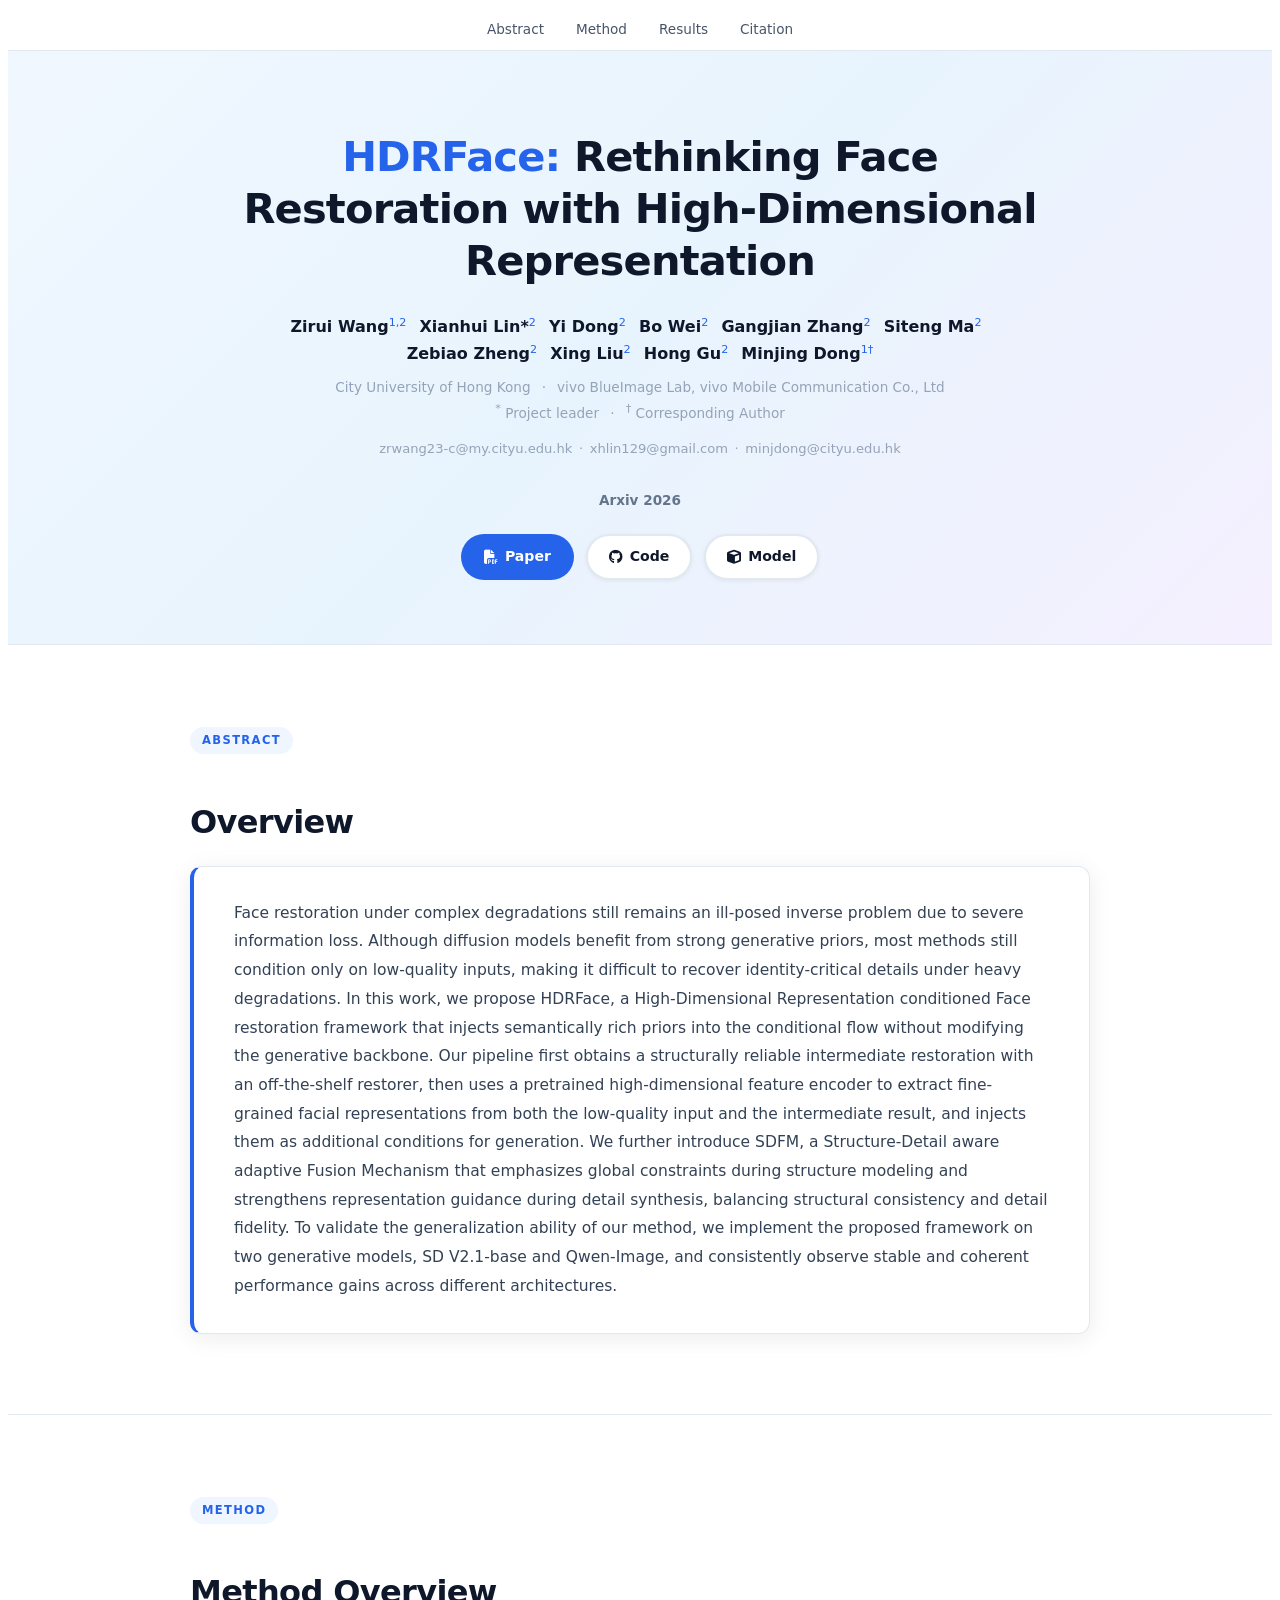
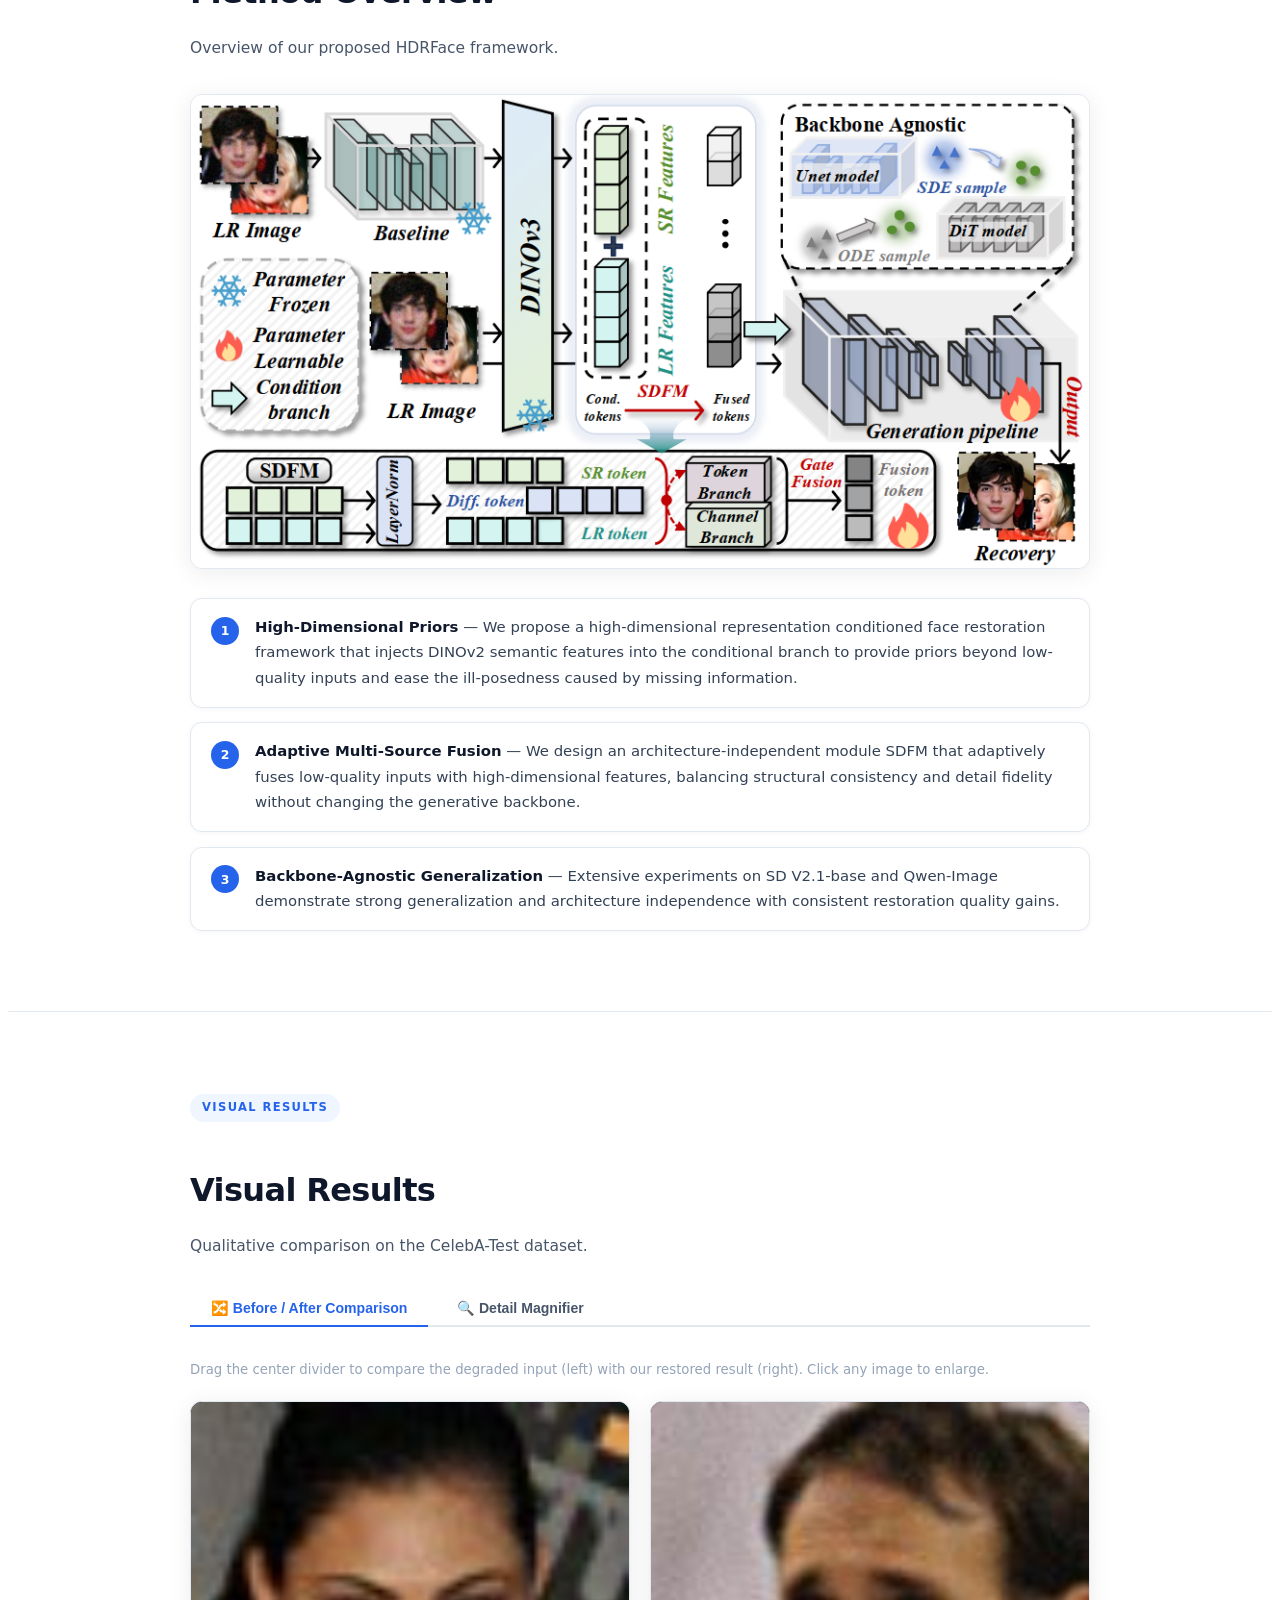
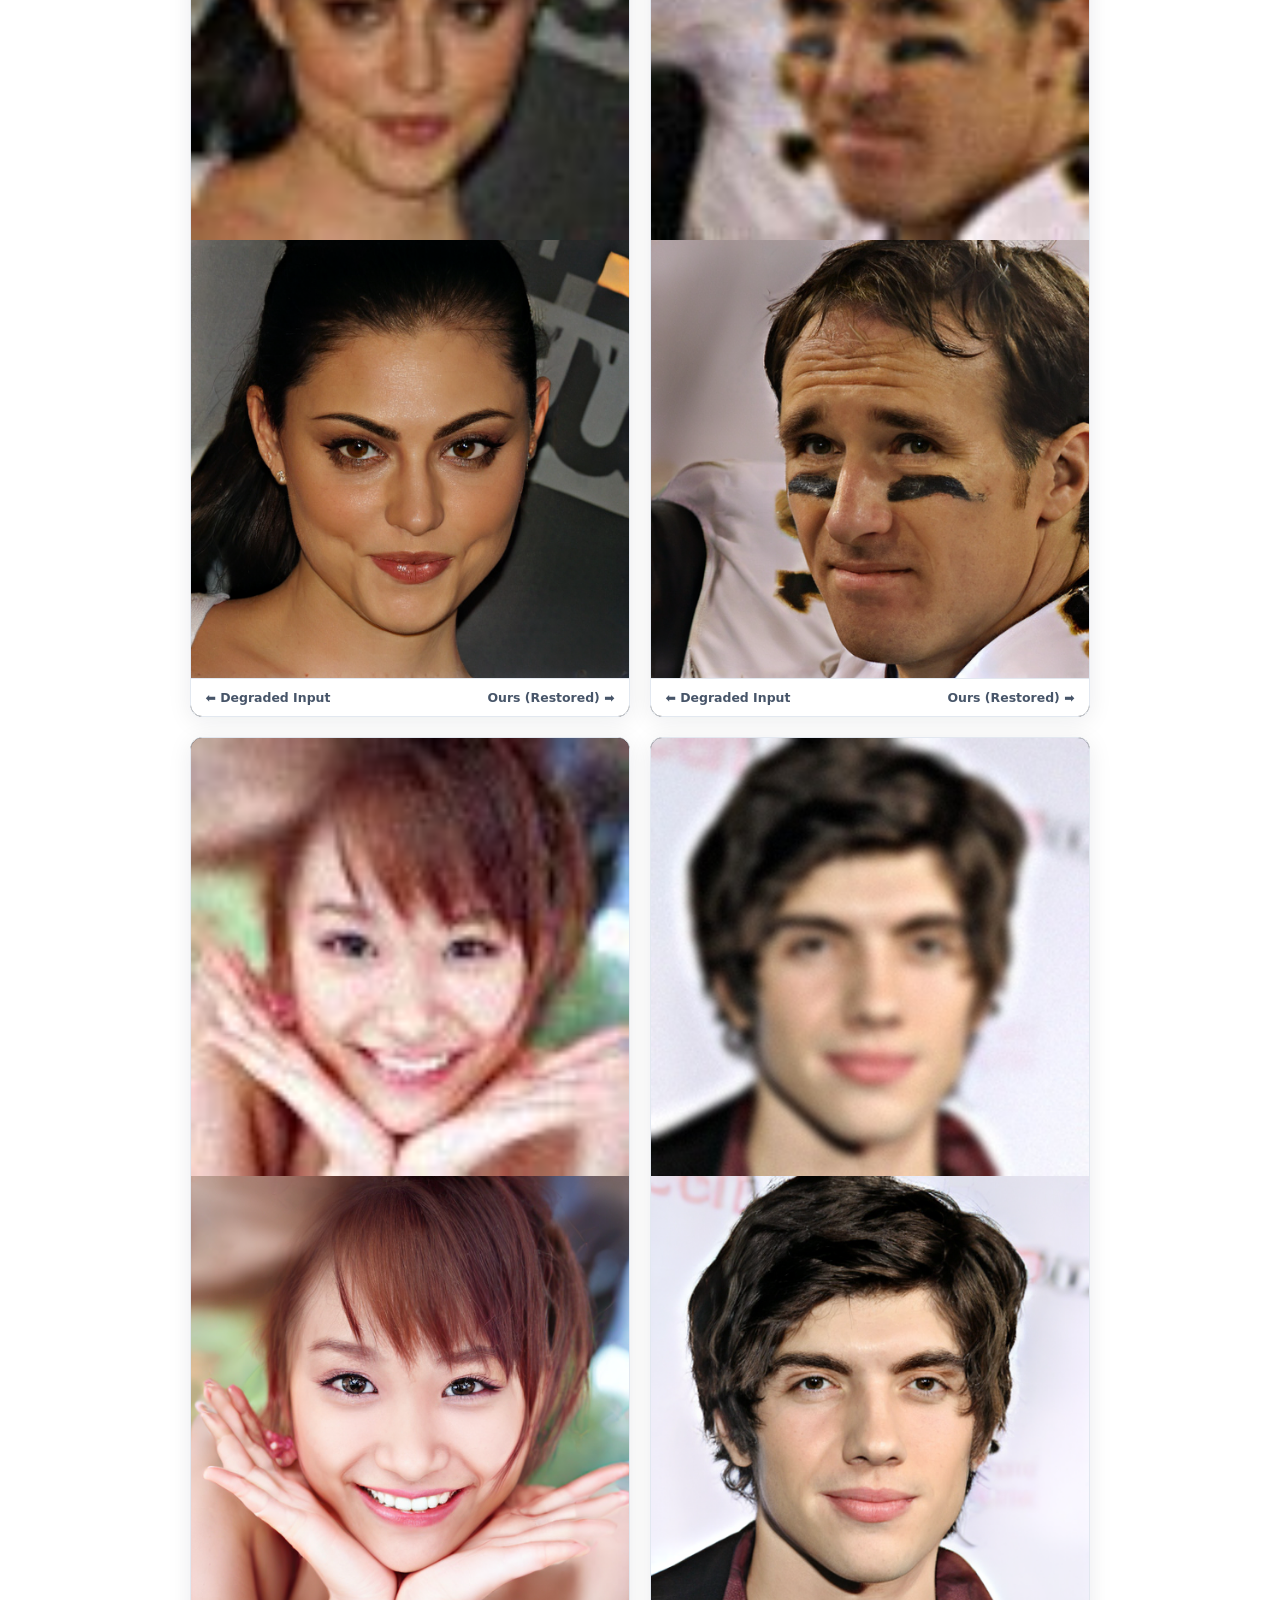
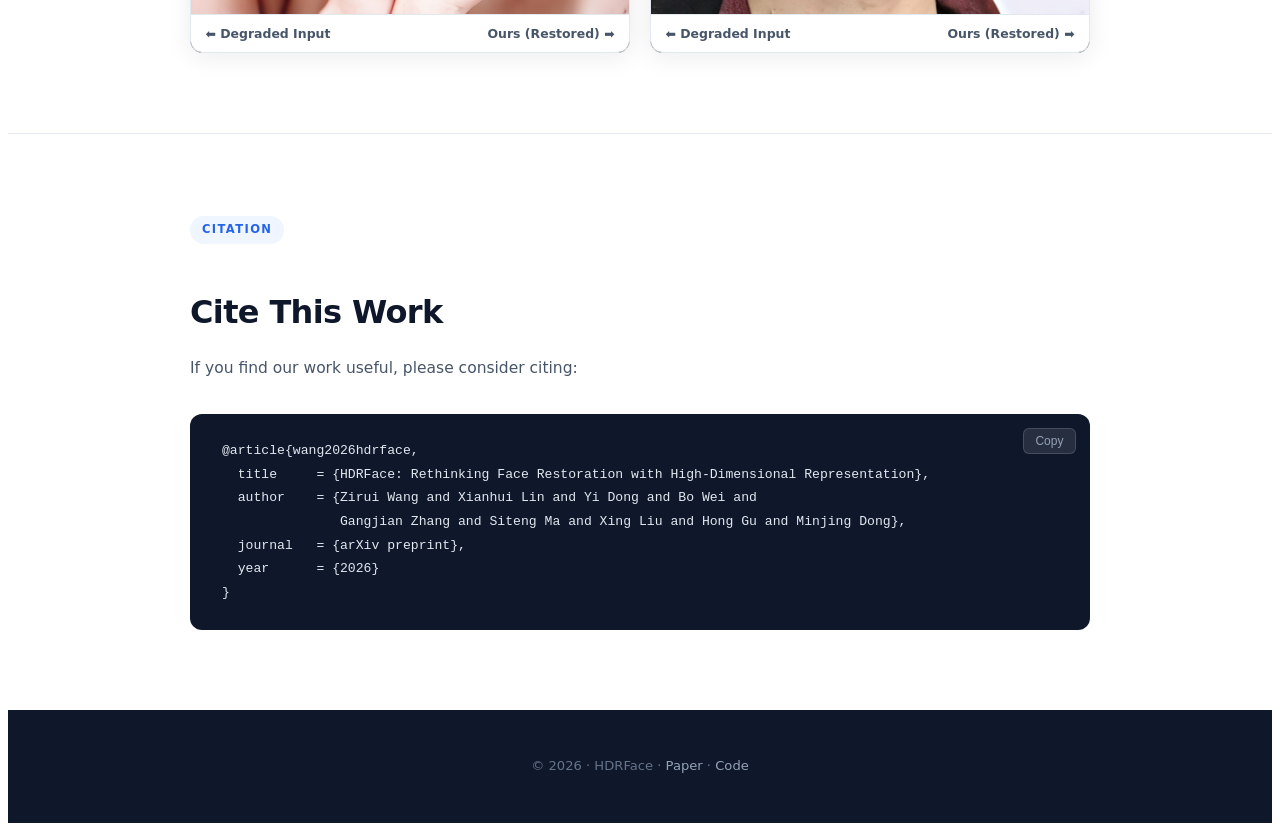
==== commit 3c3e7047: "Update index.html" ====
--- a/projects/HDRFace/index.html
+++ b/projects/HDRFace/index.html
@@ -355,6 +355,7 @@
       <a href="#">Bo Wei</a><sup>2</sup>&ensp;
       <a href="#">Gangjian Zhang</a><sup>2</sup>&ensp;
       <a href="#">Siteng Ma</a><sup>2</sup>&ensp;
+      <a href="#">Zebiao Zheng</a><sup>2</sup>&ensp;
       <a href="#">Xing Liu</a><sup>2</sup>&ensp;
       <a href="#">Hong Gu</a><sup>2</sup>&ensp;
       <a href="#">Minjing Dong</a><sup>1†</sup>
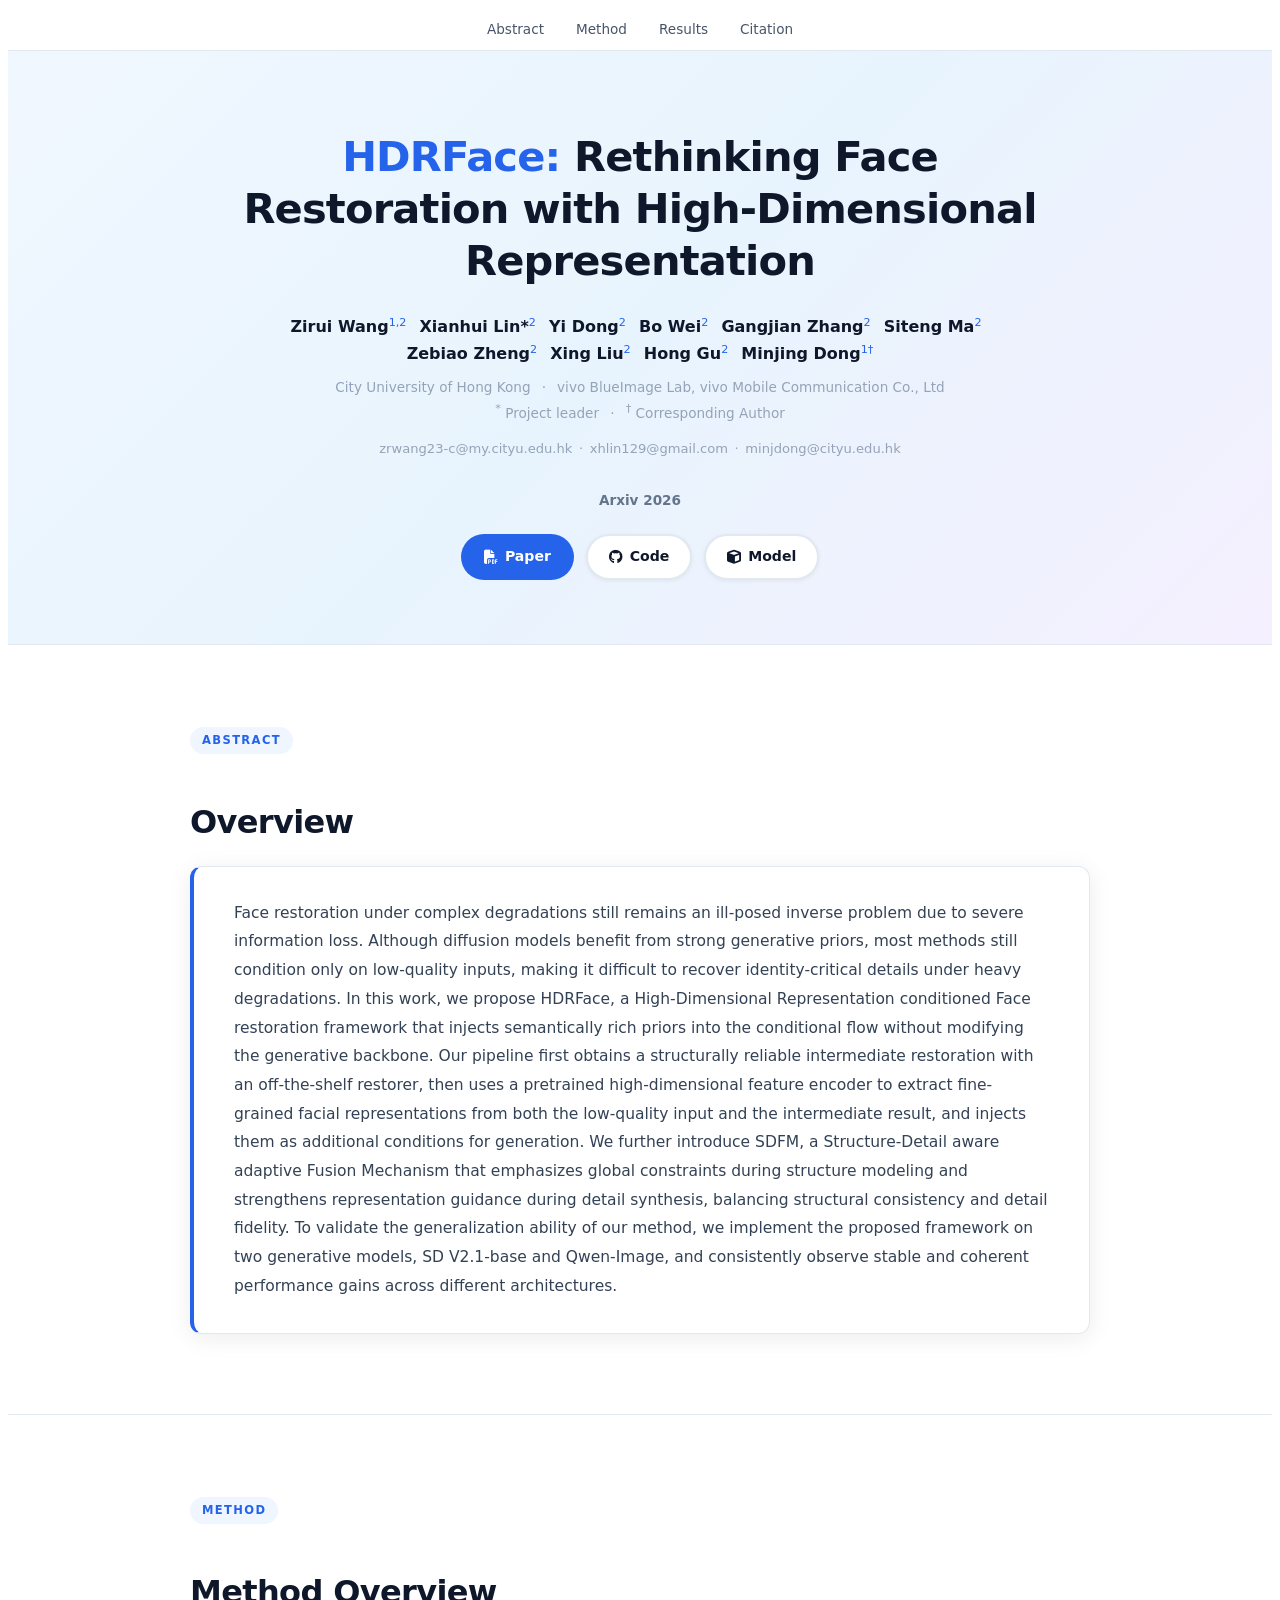
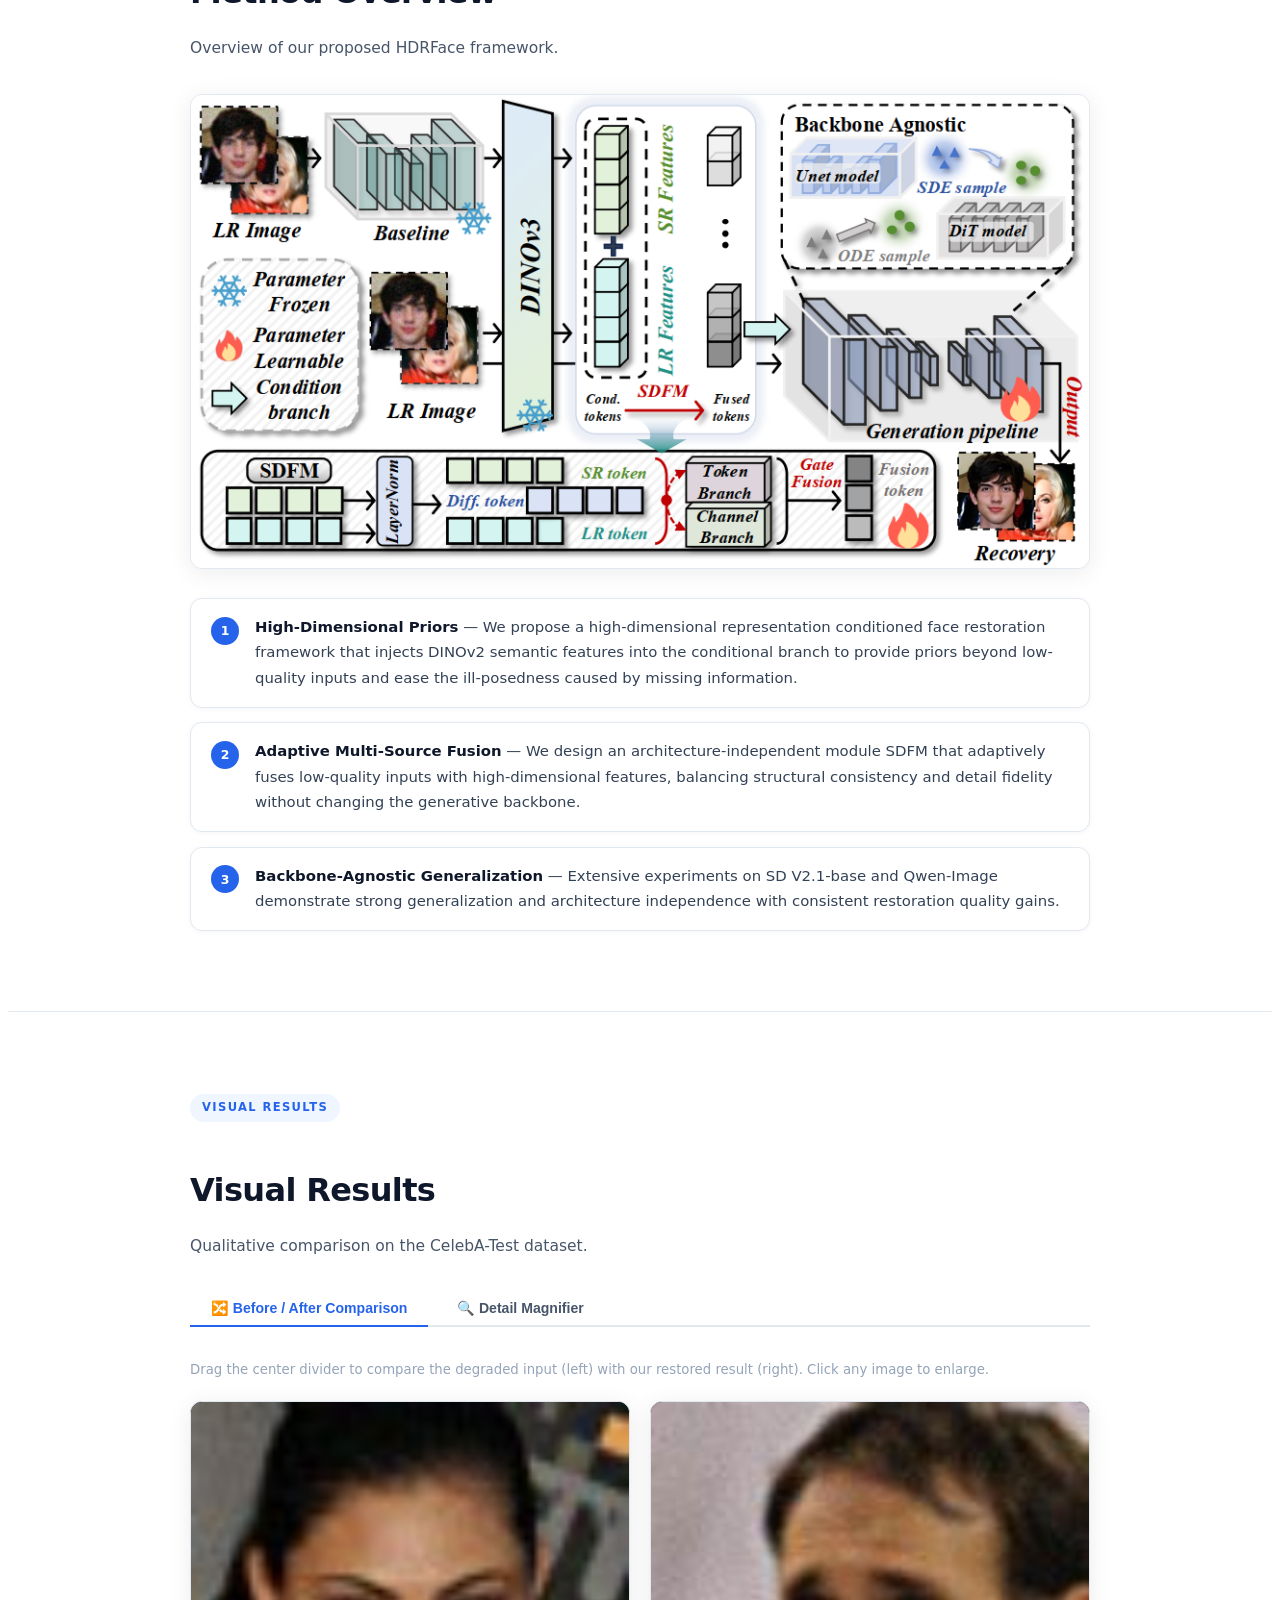
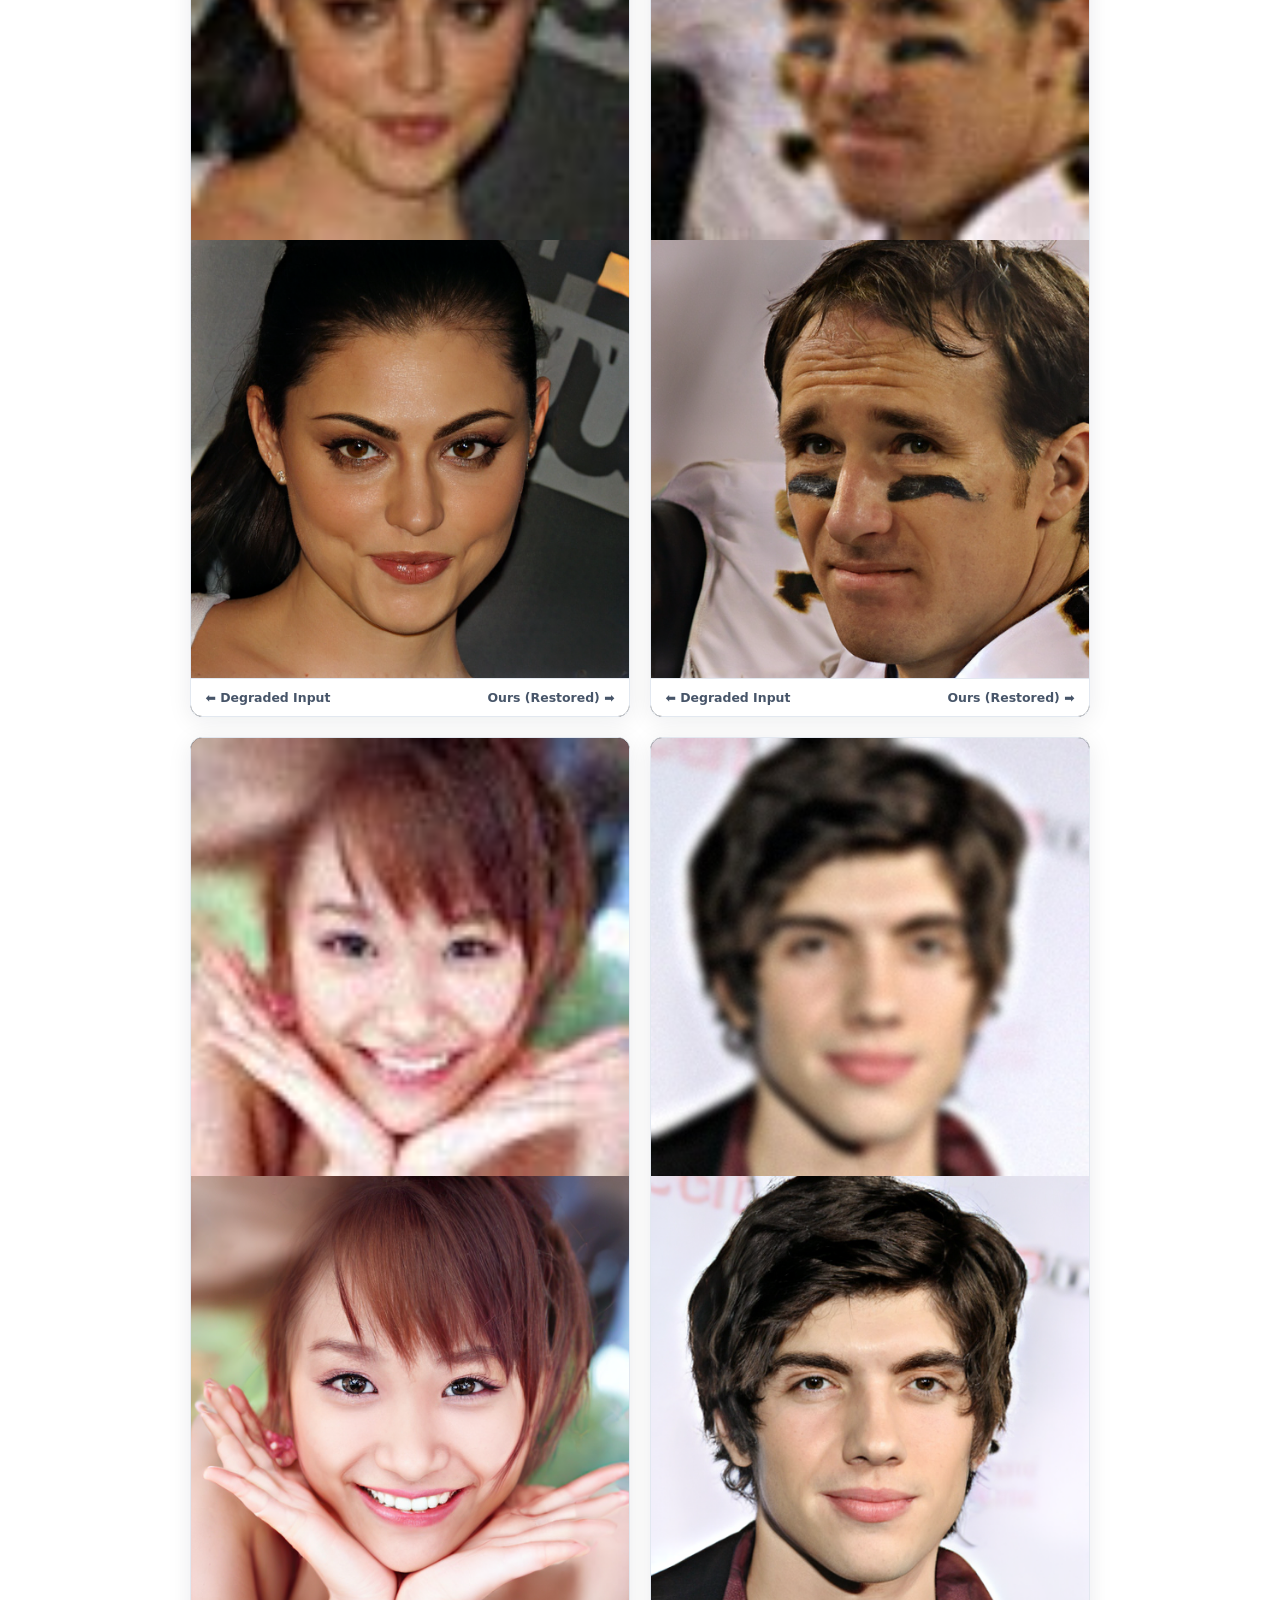
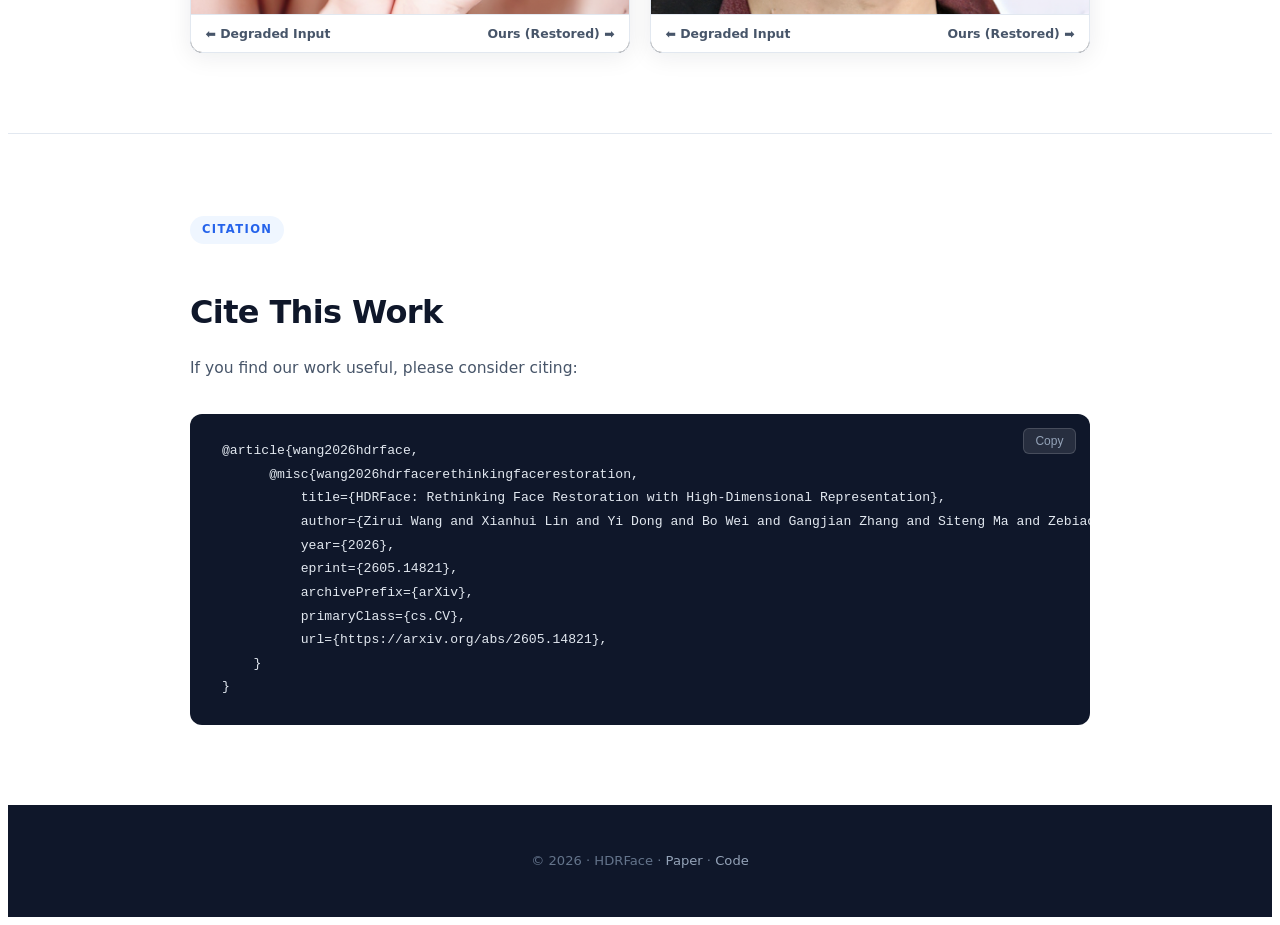
==== commit 148f6cbc: "Update index.html" ====
--- a/projects/HDRFace/index.html
+++ b/projects/HDRFace/index.html
@@ -375,10 +375,10 @@
     </p>
 
     <div class="btn-row">
-      <a href="#" class="btn-link primary">
+      <a href="https://arxiv.org/abs/2605.14821" class="btn-link primary">
         <i class="fas fa-file-pdf"></i> Paper
       </a>
-      <a href="#" class="btn-link outline">
+      <a href="https://github.com/zirui0625/HDRFace" class="btn-link outline">
         <i class="fab fa-github"></i> Code
       </a>
       <a href="#" class="btn-link outline">
@@ -602,11 +602,15 @@
       If you find our work useful, please consider citing:
     </p>
     <div class="引用-box" id="引用Box"><button class="引用-copy-btn" onclick="copyCitation()">Copy</button>@article{wang2026hdrface,
-  title     = {HDRFace: Rethinking Face Restoration with High-Dimensional Representation},
-  author    = {Zirui Wang and Xianhui Lin and Yi Dong and Bo Wei and
-               Gangjian Zhang and Siteng Ma and Xing Liu and Hong Gu and Minjing Dong},
-  journal   = {arXiv preprint},
-  year      = {2026}
+      @misc{wang2026hdrfacerethinkingfacerestoration,
+          title={HDRFace: Rethinking Face Restoration with High-Dimensional Representation}, 
+          author={Zirui Wang and Xianhui Lin and Yi Dong and Bo Wei and Gangjian Zhang and Siteng Ma and Zebiao Zheng and Xing Liu and Hong Gu and Minjing Dong},
+          year={2026},
+          eprint={2605.14821},
+          archivePrefix={arXiv},
+          primaryClass={cs.CV},
+          url={https://arxiv.org/abs/2605.14821}, 
+    }
 }</div>
   </div>
 </section>
